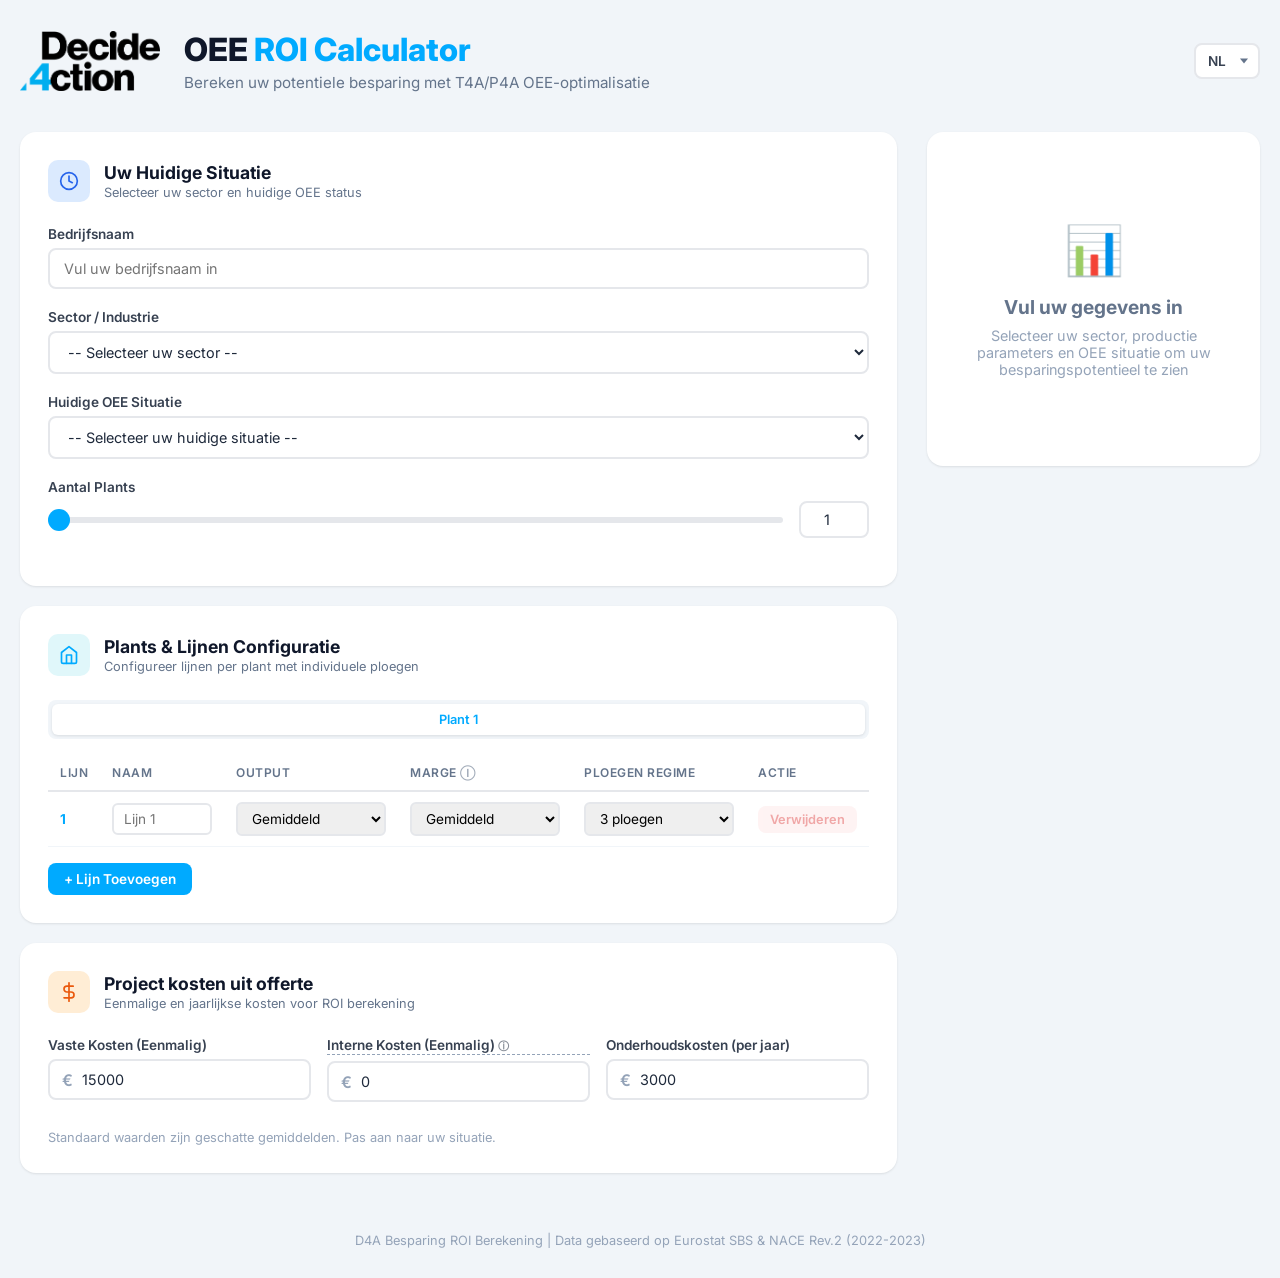
==== index.html @ 29da1953 "Add line names, internal costs, and custom output/margin input - Add Name column to lines table for " ====
<!DOCTYPE html>
<html lang="nl">
<head>
    <meta charset="UTF-8">
    <meta name="viewport" content="width=device-width, initial-scale=1.0">
    <title>OEE ROI Calculator - D4A Besparing Berekening</title>
    <link rel="preconnect" href="https://fonts.googleapis.com">
    <link rel="preconnect" href="https://fonts.gstatic.com" crossorigin>
    <link href="https://fonts.googleapis.com/css2?family=Inter:wght@400;500;600;700;800&display=swap" rel="stylesheet">
    <link rel="stylesheet" href="style.css">
</head>
<body>
    <div class="container">
        <header class="header">
            <div class="header-left">
                <img src="logo.png" alt="Decide4Action" class="logo">
                <div class="header-title">
                    <h1>OEE <span>ROI Calculator</span></h1>
                    <p class="subtitle" data-i18n="subtitle">Bereken uw potentiele besparing met T4A/P4A OEE-optimalisatie</p>
                </div>
            </div>
            <div class="header-right">
                <div class="lang-switcher">
                    <select id="langSelect" onchange="setLanguage(this.value)">
                        <option value="nl">NL</option>
                        <option value="en">EN</option>
                    </select>
                </div>
                <button class="btn btn-export" onclick="exportPDF()" id="exportBtn" style="display: none;">
                    <svg width="18" height="18" viewBox="0 0 24 24" fill="none" stroke="currentColor" stroke-width="2" stroke-linecap="round" stroke-linejoin="round"><path d="M21 15v4a2 2 0 0 1-2 2H5a2 2 0 0 1-2-2v-4"/><polyline points="7 10 12 15 17 10"/><line x1="12" y1="15" x2="12" y2="3"/></svg>
                    <span data-i18n="exportPdf">Export PDF</span>
                </button>
            </div>
        </header>

        <div class="main-layout">
            <!-- Input Column -->
            <div class="input-column">
                <div class="card">
                    <div class="card-header">
                        <div class="card-icon blue">
                            <svg width="20" height="20" viewBox="0 0 24 24" fill="none" stroke="currentColor" stroke-width="2" stroke-linecap="round" stroke-linejoin="round"><circle cx="12" cy="12" r="10"/><path d="M12 6v6l4 2"/></svg>
                        </div>
                        <div>
                            <h2 data-i18n="cardCurrentTitle">Uw Huidige Situatie</h2>
                            <p class="card-subtitle" data-i18n="cardCurrentSubtitle">Selecteer uw sector en huidige OEE status</p>
                        </div>
                    </div>

                    <div class="form-group">
                        <label for="companyName" data-i18n="companyNameLabel">Bedrijfsnaam</label>
                        <input type="text" id="companyName" data-i18n-placeholder="companyNamePlaceholder" placeholder="Vul uw bedrijfsnaam in">
                    </div>

                    <div class="form-group">
                        <label for="sector" data-i18n="sectorLabel">Sector / Industrie</label>
                        <div class="select-wrapper" id="sectorWrapper">
                            <input type="text" class="select-search" id="sectorSearch" data-i18n-placeholder="sectorSearchPlaceholder" placeholder="Zoek sector...">
                            <select id="sector" onchange="onSectorChange()">
                                <option value="" data-i18n="sectorDefault">-- Selecteer uw sector --</option>
                                <option value="farmaceutische">Farmaceutische</option>
                                <option value="food">Food</option>
                                <option value="bottlers">Bottlers</option>
                                <option value="textiel">Textiel</option>
                                <option value="hout">Hout</option>
                                <option value="papier">Papier</option>
                                <option value="chemie">Chemie</option>
                                <option value="kunststof">Kunststof</option>
                                <option value="metaal">Metaal</option>
                                <option value="machinebouw">Machinebouw</option>
                                <option value="autoentransport">Auto & Transport</option>
                                <option value="electronica">Electronica</option>
                                <option value="olieenrafinaderij" data-i18n="sectorOil">Olie & Raffinaderij</option>
                            </select>
                            <div class="select-dropdown" id="sectorDropdown"></div>
                        </div>
                    </div>

                    <div class="form-group">
                        <label for="currentSituation" data-i18n="currentSituationLabel">Huidige OEE Situatie</label>
                        <select id="currentSituation" onchange="calculate()">
                            <option value="" data-i18n="situationDefault">-- Selecteer uw huidige situatie --</option>
                            <option value="noOEE" data-i18n="situationNoOEE">Nieuwe klant - Geen OEE registratie (naar T4A/P4A)</option>
                            <option value="blueUpgrade" data-i18n="situationBlue">OEE Blue upgrade (naar T4A/P4A)</option>
                        </select>
                    </div>

                    <div class="form-group">
                        <label for="numPlants" data-i18n="numPlantsLabel">Aantal Plants</label>
                        <div class="slider-input">
                            <input type="range" id="numPlantsSlider" min="1" max="10" value="1" oninput="syncPlantSlider(this.value)">
                            <input type="number" id="numPlants" min="1" max="10" value="1" onchange="updatePlantTabs()" oninput="updatePlantTabs()">
                        </div>
                    </div>
                </div>

                <!-- Plants & Lines Configuration Card -->
                <div class="card" id="plantsCard">
                    <div class="card-header">
                        <div class="card-icon cyan">
                            <svg width="20" height="20" viewBox="0 0 24 24" fill="none" stroke="currentColor" stroke-width="2" stroke-linecap="round" stroke-linejoin="round"><path d="M3 9l9-7 9 7v11a2 2 0 0 1-2 2H5a2 2 0 0 1-2-2z"/><polyline points="9 22 9 12 15 12 15 22"/></svg>
                        </div>
                        <div>
                            <h2 data-i18n="cardPlantsTitle">Plants & Lijnen Configuratie</h2>
                            <p class="card-subtitle" data-i18n="cardPlantsSubtitle">Configureer lijnen per plant met individuele ploegen</p>
                        </div>
                    </div>

                    <div class="plant-tabs" id="plantTabs"></div>
                    <div id="plantContents"></div>

                    <div id="productionSummary" style="display: none;">
                        <div class="computed-value">
                            <span class="computed-label" data-i18n="addedValueLabel">Toegevoegde waarde per uur:</span>
                            <span class="computed-number" id="addedValueCalc">-</span>
                        </div>
                        <p class="info-text" data-i18n="benchmarkInfoText">Waarden zijn industrie-typische benchmarkbereiken, gebaseerd op productielijn capaciteiten en gemiddelde contributiemarges in vergelijkbare productieomgevingen.</p>
                    </div>
                </div>

                <div class="card">
                    <div class="card-header">
                        <div class="card-icon orange">
                            <svg width="20" height="20" viewBox="0 0 24 24" fill="none" stroke="currentColor" stroke-width="2" stroke-linecap="round" stroke-linejoin="round"><line x1="12" y1="1" x2="12" y2="23"/><path d="M17 5H9.5a3.5 3.5 0 0 0 0 7h5a3.5 3.5 0 0 1 0 7H6"/></svg>
                        </div>
                        <div>
                            <h2 data-i18n="cardCostsTitle">Project kosten uit offerte</h2>
                            <p class="card-subtitle" data-i18n="cardCostsSubtitle">Eenmalige en jaarlijkse kosten voor ROI berekening</p>
                        </div>
                    </div>

                    <div class="form-row form-row-3">
                        <div class="form-group">
                            <label for="fixedFee" data-i18n="fixedFeeLabel">Vaste Kosten (Eenmalig)</label>
                            <div class="currency-input">
                                <input type="number" id="fixedFee" min="0" value="15000" onchange="calculate()" oninput="calculate()" data-i18n-placeholder="fixedFeePlaceholder" placeholder="Bijv. 15.000">
                            </div>
                        </div>
                        <div class="form-group">
                            <label for="internalCost" class="th-tooltip"><span data-i18n="internalCostLabel">Interne Kosten (Eenmalig)</span> <span style="font-size:0.7rem; opacity:0.6;">&#9432;</span><div class="tooltip-text"><span class="tooltip-title" data-i18n="internalCostTooltipTitle">Interne kosten zijn:</span> <span data-i18n="internalCostTooltipBody">implementatie-uren, trainingsuren, IT hardware, IT software.</span></div></label>
                            <div class="currency-input">
                                <input type="number" id="internalCost" min="0" value="0" onchange="calculate()" oninput="calculate()" data-i18n-placeholder="internalCostPlaceholder" placeholder="Bijv. 5.000">
                            </div>
                        </div>
                        <div class="form-group">
                            <label for="variableCost" data-i18n="variableCostLabel">Onderhoudskosten (per jaar)</label>
                            <div class="currency-input">
                                <input type="number" id="variableCost" min="0" value="3000" onchange="calculate()" oninput="calculate()" data-i18n-placeholder="variableCostPlaceholder" placeholder="Bijv. 3.000">
                            </div>
                        </div>
                    </div>
                    <p style="font-size: 0.8rem; color: #94a3b8; margin-top: 8px;" data-i18n="costsInfoText">Standaard waarden zijn geschatte gemiddelden. Pas aan naar uw situatie.</p>
                </div>
            </div>

            <!-- Results Column -->
            <div class="results-column">
                <!-- Placeholder when no data -->
                <div class="card" id="placeholderCard">
                    <div class="results-placeholder">
                        <div class="results-placeholder-icon">&#x1F4CA;</div>
                        <h3 data-i18n="placeholderTitle">Vul uw gegevens in</h3>
                        <p data-i18n="placeholderText">Selecteer uw sector, productie parameters en OEE situatie om uw besparingspotentieel te zien</p>
                    </div>
                </div>

                <!-- Scenario Results Card -->
                <div class="card" id="scenarioCard" style="display: none;">
                    <div class="card-header">
                        <div class="card-icon green">
                            <svg width="20" height="20" viewBox="0 0 24 24" fill="none" stroke="currentColor" stroke-width="2" stroke-linecap="round" stroke-linejoin="round"><path d="M12 20V10"/><path d="M18 20V4"/><path d="M6 20v-4"/></svg>
                        </div>
                        <div>
                            <h2 data-i18n="cardSavingsTitle">Besparingspotentieel</h2>
                            <p class="card-subtitle" id="savingsSubtitle"><span id="totalLinesDisplay">0</span> <span data-i18n="linesAcross">lijnen over</span> <span id="totalPlantsDisplay">0</span> plants</p>
                        </div>
                    </div>

                    <div class="scenario-grid">
                        <div class="scenario-card" data-scenario="conservative" onclick="selectScenario('conservative')">
                            <div class="scenario-label" data-i18n="conservative">Conservatief</div>
                            <div class="scenario-annual" id="conservativeAnnual">-</div>
                            <div class="scenario-annual-label" data-i18n="perYear">per jaar</div>
                            <div class="scenario-divider"></div>
                            <div class="scenario-three-year" id="conservativeThreeYear">-</div>
                            <div class="scenario-three-year-label" data-i18n="overThreeYears">over 3 jaar</div>
                            <div class="scenario-divider"></div>
                            <div class="scenario-oee" id="conservativeOEE">-</div>
                            <div class="scenario-oee-label" data-i18n="oeeImprovement">OEE verbetering</div>
                        </div>

                        <div class="scenario-card selected" data-scenario="expected" onclick="selectScenario('expected')">
                            <div class="scenario-badge" data-i18n="expected">Verwacht</div>
                            <div class="scenario-annual" id="expectedAnnual">-</div>
                            <div class="scenario-annual-label" data-i18n="perYear">per jaar</div>
                            <div class="scenario-divider"></div>
                            <div class="scenario-three-year" id="expectedThreeYear">-</div>
                            <div class="scenario-three-year-label" data-i18n="overThreeYears">over 3 jaar</div>
                            <div class="scenario-divider"></div>
                            <div class="scenario-oee" id="expectedOEE">-</div>
                            <div class="scenario-oee-label" data-i18n="oeeImprovement">OEE verbetering</div>
                        </div>

                        <div class="scenario-card" data-scenario="optimistic" onclick="selectScenario('optimistic')">
                            <div class="scenario-label" data-i18n="optimistic">Optimistisch</div>
                            <div class="scenario-annual" id="optimisticAnnual">-</div>
                            <div class="scenario-annual-label" data-i18n="perYear">per jaar</div>
                            <div class="scenario-divider"></div>
                            <div class="scenario-three-year" id="optimisticThreeYear">-</div>
                            <div class="scenario-three-year-label" data-i18n="overThreeYears">over 3 jaar</div>
                            <div class="scenario-divider"></div>
                            <div class="scenario-oee" id="optimisticOEE">-</div>
                            <div class="scenario-oee-label" data-i18n="oeeImprovement">OEE verbetering</div>
                        </div>
                    </div>
                </div>

                <!-- Sector & Production Details Card -->
                <div class="card" id="sectorCard" style="display: none;">
                    <div class="card-header">
                        <div class="card-icon blue">
                            <svg width="20" height="20" viewBox="0 0 24 24" fill="none" stroke="currentColor" stroke-width="2" stroke-linecap="round" stroke-linejoin="round"><path d="M21 16V8a2 2 0 0 0-1-1.73l-7-4a2 2 0 0 0-2 0l-7 4A2 2 0 0 0 3 8v8a2 2 0 0 0 1 1.73l7 4a2 2 0 0 0 2 0l7-4A2 2 0 0 0 21 16z"/></svg>
                        </div>
                        <div>
                            <h2 data-i18n="cardSectorTitle">Sector & Productie Gegevens</h2>
                            <p class="card-subtitle" id="sectorNameDisplay">-</p>
                        </div>
                    </div>

                    <div class="sector-info-grid">
                        <div class="sector-info-item">
                            <div class="sector-info-value" id="addedValueDisplay">-</div>
                            <div class="sector-info-label" data-i18n="valuePerHour">Waarde / Uur</div>
                        </div>
                        <div class="sector-info-item">
                            <div class="sector-info-value" id="oeeStartDisplay">-</div>
                            <div class="sector-info-label" data-i18n="startOee">Start OEE</div>
                        </div>
                        <div class="sector-info-item">
                            <div class="sector-info-value" id="oeeImprovementDisplay">-</div>
                            <div class="sector-info-label" data-i18n="expectedImprovement">Verwachte Verbetering</div>
                        </div>
                    </div>

                    <div class="value-bar-container">
                        <div class="value-bar-title" data-i18n="oeePotentialComparison">OEE Potentieel Vergelijking</div>
                        <div class="value-bar-wrapper">
                            <div class="value-bar-item">
                                <span class="value-bar-label" data-i18n="current">Huidige</span>
                                <div class="value-bar-track">
                                    <div class="value-bar-fill current" id="currentBar" style="width: 65%;">65%</div>
                                </div>
                            </div>
                            <div class="value-bar-item">
                                <span class="value-bar-label" data-i18n="withT4A">Met T4A/P4A</span>
                                <div class="value-bar-track">
                                    <div class="value-bar-fill potential" id="potentialBar" style="width: 85%;">85%</div>
                                    <span class="value-bar-gap" id="gapLabel">+20%</span>
                                </div>
                            </div>
                        </div>
                    </div>
                </div>

                <!-- Break-even Card -->
                <div class="card" id="breakEvenCard" style="display: none;">
                    <div class="break-even-header">
                        <div>
                            <div class="card-header" style="margin-bottom: 0;">
                                <div class="card-icon green">
                                    <svg width="20" height="20" viewBox="0 0 24 24" fill="none" stroke="currentColor" stroke-width="2" stroke-linecap="round" stroke-linejoin="round"><polyline points="22 12 18 12 15 21 9 3 6 12 2 12"/></svg>
                                </div>
                                <div>
                                    <h2 data-i18n="cardBreakEvenTitle">Break-even Analyse</h2>
                                </div>
                            </div>
                        </div>
                        <div class="break-even-result-badge" id="breakEvenBadge">
                            <span class="icon">&#x2713;</span>
                            <span class="text">Break-even: <span class="value" id="breakEvenYear">-</span></span>
                        </div>
                    </div>

                    <div class="graph-container">
                        <canvas id="breakEvenCanvas"></canvas>
                    </div>

                    <div class="legend">
                        <div class="legend-item">
                            <div class="legend-color benefit"></div>
                            <span data-i18n="cumulativeBenefit">Cumulatief Voordeel</span>
                        </div>
                        <div class="legend-item">
                            <div class="legend-color cost"></div>
                            <span data-i18n="cumulativeCosts">Cumulatieve Kosten</span>
                        </div>
                    </div>
                    <div class="break-even-note">Gebaseerd op het verwachte scenario</div>
                </div>
            </div>
        </div>

        <footer>
            <p data-i18n="footer">D4A Besparing ROI Berekening | Data gebaseerd op Eurostat SBS & NACE Rev.2 (2022-2023)</p>
        </footer>
    </div>

    <script src="script.js"></script>
</body>
</html>
---- style.css ----
* {
    margin: 0;
    padding: 0;
    box-sizing: border-box;
}

body {
    font-family: 'Inter', -apple-system, BlinkMacSystemFont, 'Segoe UI', Roboto, sans-serif;
    background: #f1f5f9;
    min-height: 100vh;
    padding: 30px 20px;
    color: #1e293b;
}

.container {
    max-width: 1400px;
    margin: 0 auto;
}

/* Header */
.header {
    display: flex;
    align-items: center;
    justify-content: space-between;
    margin-bottom: 40px;
}

.header-left {
    display: flex;
    align-items: center;
    gap: 24px;
}

.logo {
    height: 60px;
    width: auto;
}

.header-title {
    text-align: left;
}

.header h1 {
    font-size: 2rem;
    font-weight: 800;
    color: #0f172a;
    margin-bottom: 4px;
}

.header h1 span {
    color: #00AAFF;
}

.subtitle {
    color: #64748b;
    font-size: 0.95rem;
}

/* Header Right Controls */
.header-right {
    display: flex;
    align-items: center;
    gap: 12px;
}

/* Language Switcher */
.lang-switcher {
    position: relative;
    display: inline-flex;
    align-items: center;
}

.lang-switcher select {
    appearance: none;
    -webkit-appearance: none;
    background: #fff;
    border: 2px solid #e5e7eb;
    border-radius: 8px;
    padding: 8px 32px 8px 12px;
    font-family: inherit;
    font-size: 0.85rem;
    font-weight: 600;
    color: #374151;
    cursor: pointer;
    transition: border-color 0.2s;
}

.lang-switcher select:hover {
    border-color: #00AAFF;
}

.lang-switcher select:focus {
    outline: none;
    border-color: #00AAFF;
}

.lang-switcher::after {
    content: '';
    position: absolute;
    right: 12px;
    top: 50%;
    transform: translateY(-50%);
    width: 0;
    height: 0;
    border-left: 4px solid transparent;
    border-right: 4px solid transparent;
    border-top: 5px solid #64748b;
    pointer-events: none;
}

/* Buttons */
.btn {
    display: inline-flex;
    align-items: center;
    gap: 8px;
    padding: 10px 20px;
    border-radius: 8px;
    font-weight: 600;
    font-size: 0.9rem;
    cursor: pointer;
    border: none;
    transition: all 0.2s;
    font-family: inherit;
}

.btn-export {
    background: #0f172a;
    color: #fff;
}

.btn-export:hover {
    background: #1e293b;
}

.btn-primary {
    background: #00AAFF;
    color: #fff;
    padding: 8px 16px;
    font-size: 0.85rem;
}

.btn-primary:hover {
    background: #0090dd;
}

.btn-remove {
    background: #fee2e2;
    color: #dc2626;
    padding: 6px 12px;
    font-size: 0.8rem;
}

.btn-remove:hover {
    background: #fecaca;
}

.btn-remove:disabled {
    opacity: 0.4;
    cursor: not-allowed;
}

/* Main Layout */
.main-layout {
    display: grid;
    grid-template-columns: 1fr 1.2fr;
    gap: 30px;
    align-items: start;
}

/* Cards */
.card {
    background: #ffffff;
    border-radius: 16px;
    padding: 28px;
    box-shadow: 0 1px 3px rgba(0,0,0,0.06), 0 1px 2px rgba(0,0,0,0.04);
    margin-bottom: 20px;
}

.card-header {
    display: flex;
    align-items: center;
    gap: 14px;
    margin-bottom: 24px;
}

.card-icon {
    width: 42px;
    height: 42px;
    border-radius: 10px;
    display: flex;
    align-items: center;
    justify-content: center;
    flex-shrink: 0;
}

.card-icon.blue {
    background: #dbeafe;
    color: #2563eb;
}

.card-icon.cyan {
    background: #e0f7fa;
    color: #00AAFF;
}

.card-icon.green {
    background: #dcfce7;
    color: #16a34a;
}

.card-icon.orange {
    background: #ffedd5;
    color: #ea580c;
}

.card-header h2 {
    font-size: 1.1rem;
    font-weight: 700;
    color: #0f172a;
}

.card-subtitle {
    font-size: 0.8rem;
    color: #64748b;
    margin-top: 2px;
}

/* Form Elements */
.form-group {
    margin-bottom: 20px;
}

.form-group label {
    display: block;
    font-size: 0.85rem;
    font-weight: 600;
    color: #374151;
    margin-bottom: 6px;
}

.form-group input[type="text"],
.form-group input[type="number"],
.form-group select {
    width: 100%;
    padding: 10px 14px;
    border: 2px solid #e5e7eb;
    border-radius: 8px;
    font-size: 0.9rem;
    font-family: inherit;
    color: #1e293b;
    background: #fff;
    transition: border-color 0.2s;
}

.form-group input:focus,
.form-group select:focus {
    outline: none;
    border-color: #00AAFF;
}

.form-row {
    display: grid;
    grid-template-columns: 1fr 1fr;
    gap: 16px;
}

.form-row-3 {
    grid-template-columns: 1fr 1fr 1fr;
}

.currency-input {
    position: relative;
}

.currency-input::before {
    content: '\20AC';
    position: absolute;
    left: 14px;
    top: 50%;
    transform: translateY(-50%);
    color: #94a3b8;
    font-weight: 600;
}

.currency-input input {
    padding-left: 32px !important;
}

/* Slider Input */
.slider-input {
    display: flex;
    align-items: center;
    gap: 16px;
}

.slider-input input[type="range"] {
    flex: 1;
    height: 6px;
    -webkit-appearance: none;
    appearance: none;
    background: #e5e7eb;
    border-radius: 3px;
    outline: none;
}

.slider-input input[type="range"]::-webkit-slider-thumb {
    -webkit-appearance: none;
    appearance: none;
    width: 22px;
    height: 22px;
    border-radius: 50%;
    background: #00AAFF;
    cursor: pointer;
}

.slider-input input[type="number"] {
    width: 70px;
    text-align: center;
    padding: 8px;
    border: 2px solid #e5e7eb;
    border-radius: 8px;
    font-size: 0.9rem;
    font-family: inherit;
}

/* Searchable Select */
.select-wrapper {
    position: relative;
}

.select-wrapper .select-search {
    position: absolute;
    top: 0;
    left: 0;
    width: 100%;
    padding: 10px 14px;
    border: 2px solid #00AAFF;
    border-radius: 8px;
    font-size: 0.9rem;
    font-family: inherit;
    background: #fff;
    z-index: 3;
    display: none;
}

.select-wrapper.searching .select-search {
    display: block;
}

.select-wrapper .select-dropdown {
    display: none;
    position: absolute;
    top: 100%;
    left: 0;
    right: 0;
    background: #fff;
    border: 2px solid #e5e7eb;
    border-radius: 8px;
    max-height: 200px;
    overflow-y: auto;
    z-index: 10;
    margin-top: 4px;
    box-shadow: 0 4px 12px rgba(0,0,0,0.1);
}

.select-wrapper.open .select-dropdown {
    display: block;
}

.select-option {
    padding: 10px 14px;
    cursor: pointer;
    font-size: 0.9rem;
    transition: background 0.15s;
}

.select-option:hover {
    background: #f0f9ff;
}

.select-option.hidden {
    display: none;
}

/* Plant Tabs */
.plant-tabs {
    display: flex;
    gap: 4px;
    margin-bottom: 16px;
    background: #f1f5f9;
    border-radius: 8px;
    padding: 4px;
}

.plant-tab {
    flex: 1;
    text-align: center;
    padding: 8px 12px;
    border-radius: 6px;
    font-size: 0.8rem;
    font-weight: 600;
    cursor: pointer;
    color: #64748b;
    transition: all 0.2s;
}

.plant-tab.active {
    background: #fff;
    color: #00AAFF;
    box-shadow: 0 1px 3px rgba(0,0,0,0.1);
}

.plant-content {
    display: none;
}

.plant-content.active {
    display: block;
}

/* Lines Table */
.lines-table {
    width: 100%;
    border-collapse: collapse;
    margin-bottom: 16px;
}

.lines-table th {
    text-align: left;
    padding: 10px 12px;
    font-size: 0.75rem;
    font-weight: 600;
    text-transform: uppercase;
    letter-spacing: 0.5px;
    color: #64748b;
    border-bottom: 2px solid #e5e7eb;
}

.lines-table td {
    padding: 10px 12px;
    font-size: 0.85rem;
    border-bottom: 1px solid #f1f5f9;
}

.lines-table select {
    padding: 6px 10px;
    border: 2px solid #e5e7eb;
    border-radius: 6px;
    font-family: inherit;
    font-size: 0.85rem;
    width: 100%;
    min-width: 150px;
}

.line-number {
    font-weight: 700;
    color: #00AAFF;
}

.line-name-input {
    padding: 6px 10px;
    border: 2px solid #e5e7eb;
    border-radius: 6px;
    font-family: inherit;
    font-size: 0.85rem;
    width: 100%;
    min-width: 100px;
    transition: border-color 0.2s;
}

.line-name-input:focus {
    outline: none;
    border-color: #00AAFF;
}

.custom-value-input {
    margin-top: 6px;
    padding: 6px 10px;
    border: 2px solid #00AAFF;
    border-radius: 6px;
    font-family: inherit;
    font-size: 0.85rem;
    width: 100%;
    background: #f0f9ff;
}

.custom-value-input:focus {
    outline: none;
    border-color: #0090dd;
}

/* Computed Value Display */
.computed-value {
    display: flex;
    justify-content: space-between;
    align-items: center;
    padding: 14px 18px;
    background: linear-gradient(135deg, #f0f9ff 0%, #e0f2fe 100%);
    border: 1px solid #bae6fd;
    border-radius: 10px;
    margin-top: 4px;
}

.computed-label {
    font-size: 0.85rem;
    font-weight: 600;
    color: #0369a1;
}

.computed-number {
    font-size: 1.2rem;
    font-weight: 800;
    color: #0284c7;
}

.info-text {
    font-size: 0.78rem;
    color: #94a3b8;
    margin-top: 12px;
    line-height: 1.5;
}

.benchmark-note {
    font-weight: 400;
    color: #94a3b8;
    font-size: 0.75rem;
}

/* Results Placeholder */
.results-placeholder {
    text-align: center;
    padding: 60px 20px;
    color: #94a3b8;
}

.results-placeholder-icon {
    font-size: 3rem;
    margin-bottom: 16px;
}

.results-placeholder h3 {
    font-size: 1.2rem;
    font-weight: 700;
    color: #64748b;
    margin-bottom: 8px;
}

.results-placeholder p {
    font-size: 0.9rem;
}

/* Scenario Grid */
.scenario-grid {
    display: grid;
    grid-template-columns: 1fr 1.15fr 1fr;
    gap: 12px;
    margin-bottom: 20px;
}

.scenario-card {
    padding: 20px 14px;
    border-radius: 12px;
    text-align: center;
    border: 2px solid #e5e7eb;
    background: #fff;
    transition: all 0.3s;
    cursor: pointer;
}

.scenario-card:hover {
    border-color: #93c5fd;
    background: #f8fafc;
}

.scenario-card.selected {
    border-color: #00AAFF;
    background: linear-gradient(135deg, #f0f9ff 0%, #e0f2fe 100%);
    transform: scale(1.03);
    box-shadow: 0 4px 12px rgba(0,170,255,0.15);
}

.scenario-label {
    font-size: 0.72rem;
    font-weight: 700;
    text-transform: uppercase;
    letter-spacing: 0.5px;
    color: #94a3b8;
    margin-bottom: 10px;
}

.scenario-card.selected .scenario-label {
    color: #00AAFF;
}

.scenario-badge {
    display: inline-block;
    padding: 2px 10px;
    background: #00AAFF;
    color: #fff;
    font-size: 0.65rem;
    font-weight: 700;
    text-transform: uppercase;
    letter-spacing: 0.5px;
    border-radius: 50px;
    margin-bottom: 8px;
}

.scenario-annual {
    font-size: 1.5rem;
    font-weight: 800;
    color: #0f172a;
}

.scenario-card.selected .scenario-annual {
    color: #0284c7;
    font-size: 1.7rem;
}

.scenario-annual-label {
    font-size: 0.72rem;
    color: #94a3b8;
    margin-bottom: 12px;
}

.scenario-divider {
    height: 1px;
    background: #e5e7eb;
    margin: 10px auto;
    width: 60%;
}

.scenario-card.selected .scenario-divider {
    background: #bae6fd;
}

.scenario-three-year {
    font-size: 1.1rem;
    font-weight: 700;
    color: #374151;
}

.scenario-card.selected .scenario-three-year {
    color: #0369a1;
}

.scenario-three-year-label {
    font-size: 0.7rem;
    color: #94a3b8;
    margin-bottom: 10px;
}

.scenario-oee {
    font-size: 0.95rem;
    font-weight: 700;
    color: #16a34a;
}

.scenario-oee-label {
    font-size: 0.65rem;
    color: #94a3b8;
    margin-top: 2px;
}

/* Sector Info Grid */
.sector-info-grid {
    display: grid;
    grid-template-columns: repeat(3, 1fr);
    gap: 12px;
}

.sector-info-item {
    text-align: center;
    padding: 14px;
    background: #f8fafc;
    border-radius: 10px;
}

.sector-info-value {
    font-size: 1.3rem;
    font-weight: 700;
    color: #0f172a;
}

.sector-info-label {
    font-size: 0.72rem;
    color: #64748b;
    margin-top: 4px;
    text-transform: uppercase;
    letter-spacing: 0.3px;
}

/* Value Bar Chart */
.value-bar-container {
    margin-top: 20px;
    padding: 18px;
    background: #f8fafc;
    border-radius: 12px;
}

.value-bar-title {
    font-size: 0.82rem;
    font-weight: 600;
    color: #374151;
    margin-bottom: 14px;
}

.value-bar-wrapper {
    display: flex;
    flex-direction: column;
    gap: 10px;
}

.value-bar-item {
    display: flex;
    align-items: center;
    gap: 12px;
}

.value-bar-label {
    width: 90px;
    font-size: 0.78rem;
    color: #64748b;
    text-align: right;
}

.value-bar-track {
    flex: 1;
    height: 26px;
    background: #e5e7eb;
    border-radius: 6px;
    overflow: hidden;
    position: relative;
}

.value-bar-fill {
    height: 100%;
    border-radius: 6px;
    display: flex;
    align-items: center;
    padding-right: 10px;
    justify-content: flex-end;
    font-size: 0.78rem;
    font-weight: 600;
    color: #ffffff;
    transition: width 0.5s ease;
}

.value-bar-fill.current {
    background: #94a3b8;
}

.value-bar-fill.potential {
    background: linear-gradient(90deg, #10b981, #34d399);
}

.value-bar-gap {
    position: absolute;
    right: 8px;
    top: 50%;
    transform: translateY(-50%);
    font-size: 0.72rem;
    color: #059669;
    font-weight: 600;
}

/* Break-even Section */
.break-even-header {
    display: flex;
    justify-content: space-between;
    align-items: center;
    margin-bottom: 20px;
}

.break-even-result-badge {
    display: inline-flex;
    align-items: center;
    gap: 8px;
    padding: 10px 18px;
    background: linear-gradient(135deg, #ecfdf5 0%, #d1fae5 100%);
    border: 1px solid #a7f3d0;
    border-radius: 50px;
}

.break-even-result-badge .icon {
    font-size: 1.1rem;
}

.break-even-result-badge .text {
    font-size: 0.9rem;
    color: #064e3b;
}

.break-even-result-badge .value {
    font-weight: 700;
    color: #047857;
}

.break-even-result-badge.warning {
    background: linear-gradient(135deg, #fef3c7 0%, #fde68a 100%);
    border-color: #fcd34d;
}

.break-even-result-badge.warning .text,
.break-even-result-badge.warning .value {
    color: #92400e;
}

.break-even-result-badge.error {
    background: linear-gradient(135deg, #fef2f2 0%, #fecaca 100%);
    border-color: #fca5a5;
}

.break-even-result-badge.error .text,
.break-even-result-badge.error .value {
    color: #991b1b;
}

.graph-container {
    position: relative;
    width: 100%;
    height: 300px;
    margin-bottom: 16px;
}

#breakEvenCanvas {
    width: 100%;
    height: 100%;
    background: #f8fafc;
    border-radius: 12px;
}

.legend {
    display: flex;
    justify-content: center;
    gap: 24px;
}

.legend-item {
    display: flex;
    align-items: center;
    gap: 8px;
    color: #64748b;
    font-size: 0.85rem;
}

.legend-color {
    width: 24px;
    height: 4px;
    border-radius: 2px;
}

.legend-color.benefit {
    background: #10b981;
}

.legend-color.cost {
    background: #ef4444;
}

.break-even-note {
    text-align: center;
    font-size: 0.75rem;
    color: #94a3b8;
    margin-top: 8px;
    font-style: italic;
}

/* Tooltip */
.th-tooltip {
    position: relative;
    cursor: help;
    border-bottom: 1px dashed #94a3b8;
}

.th-tooltip .tooltip-text {
    visibility: hidden;
    opacity: 0;
    position: absolute;
    top: calc(100% + 8px);
    left: 0;
    width: 320px;
    background: #0f172a;
    color: #f1f5f9;
    font-size: 0.78rem;
    font-weight: 400;
    text-transform: none;
    letter-spacing: normal;
    line-height: 1.6;
    padding: 14px 16px;
    border-radius: 10px;
    box-shadow: 0 8px 24px rgba(0,0,0,0.2);
    z-index: 100;
    transition: opacity 0.2s, visibility 0.2s;
    pointer-events: none;
}

.th-tooltip .tooltip-text::before {
    content: '';
    position: absolute;
    bottom: 100%;
    left: 20px;
    border: 6px solid transparent;
    border-bottom-color: #0f172a;
}

.th-tooltip:hover .tooltip-text {
    visibility: visible;
    opacity: 1;
}

.tooltip-title {
    font-weight: 700;
    color: #00AAFF;
    display: block;
    margin-bottom: 6px;
}

/* Footer */
footer {
    text-align: center;
    margin-top: 40px;
    color: #94a3b8;
    font-size: 0.8rem;
}

/* Responsive */
@media (max-width: 1024px) {
    .main-layout {
        grid-template-columns: 1fr;
    }

    .results-column {
        order: -1;
    }
}

@media (max-width: 640px) {
    .header {
        flex-direction: column;
        align-items: flex-start;
        gap: 16px;
    }

    .header-left {
        flex-direction: column;
        align-items: flex-start;
        gap: 16px;
    }

    .header h1 {
        font-size: 1.6rem;
    }

    .header-right {
        width: 100%;
        justify-content: space-between;
    }

    .form-row,
    .form-row-3 {
        grid-template-columns: 1fr;
    }

    .scenario-grid {
        grid-template-columns: 1fr;
    }

    .scenario-card.selected {
        transform: none;
    }

    .sector-info-grid {
        grid-template-columns: 1fr;
    }

    .break-even-header {
        flex-direction: column;
        gap: 12px;
        align-items: flex-start;
    }
}
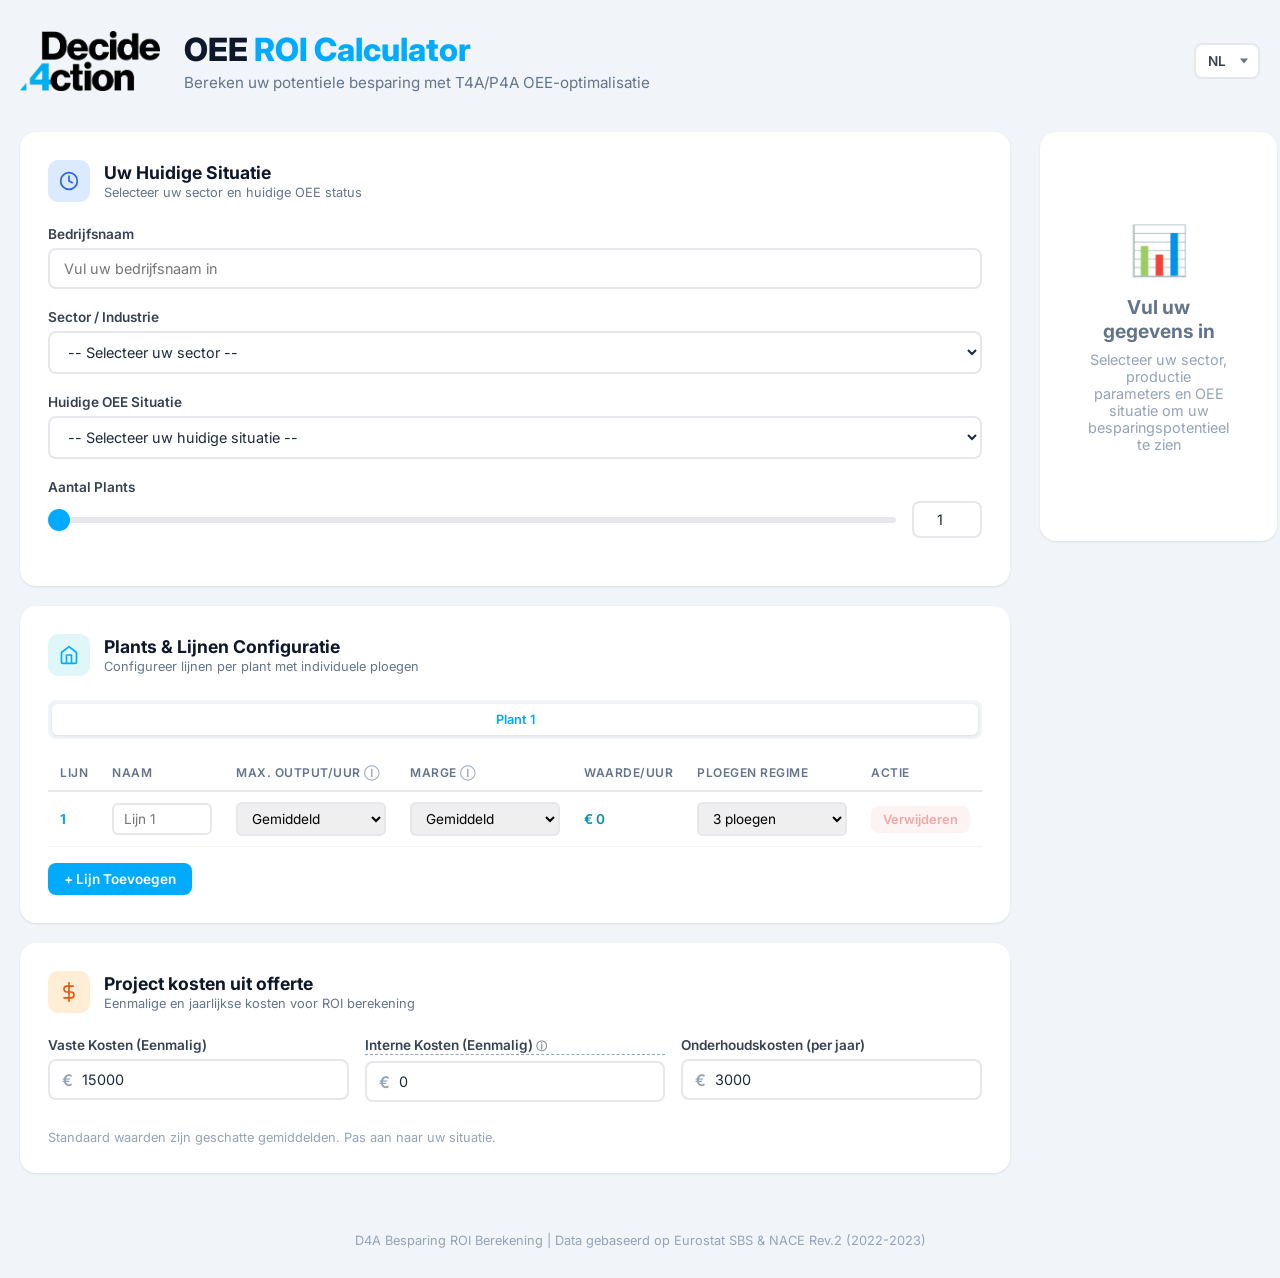
==== commit 8a2b0b7b: "Update output column with tooltip, move added value per hour to line rows - Rename Output column to " ====
--- a/index.html
+++ b/index.html
@@ -109,13 +109,6 @@
                     <div class="plant-tabs" id="plantTabs"></div>
                     <div id="plantContents"></div>
 
-                    <div id="productionSummary" style="display: none;">
-                        <div class="computed-value">
-                            <span class="computed-label" data-i18n="addedValueLabel">Toegevoegde waarde per uur:</span>
-                            <span class="computed-number" id="addedValueCalc">-</span>
-                        </div>
-                        <p class="info-text" data-i18n="benchmarkInfoText">Waarden zijn industrie-typische benchmarkbereiken, gebaseerd op productielijn capaciteiten en gemiddelde contributiemarges in vergelijkbare productieomgevingen.</p>
-                    </div>
                 </div>
 
                 <div class="card">
--- a/style.css
+++ b/style.css
@@ -440,6 +440,12 @@
     padding: 10px 12px;
     font-size: 0.85rem;
     border-bottom: 1px solid #f1f5f9;
+}
+
+.lines-table td.added-value-cell {
+    font-weight: 600;
+    color: #0891b2;
+    white-space: nowrap;
 }
 
 .lines-table select {
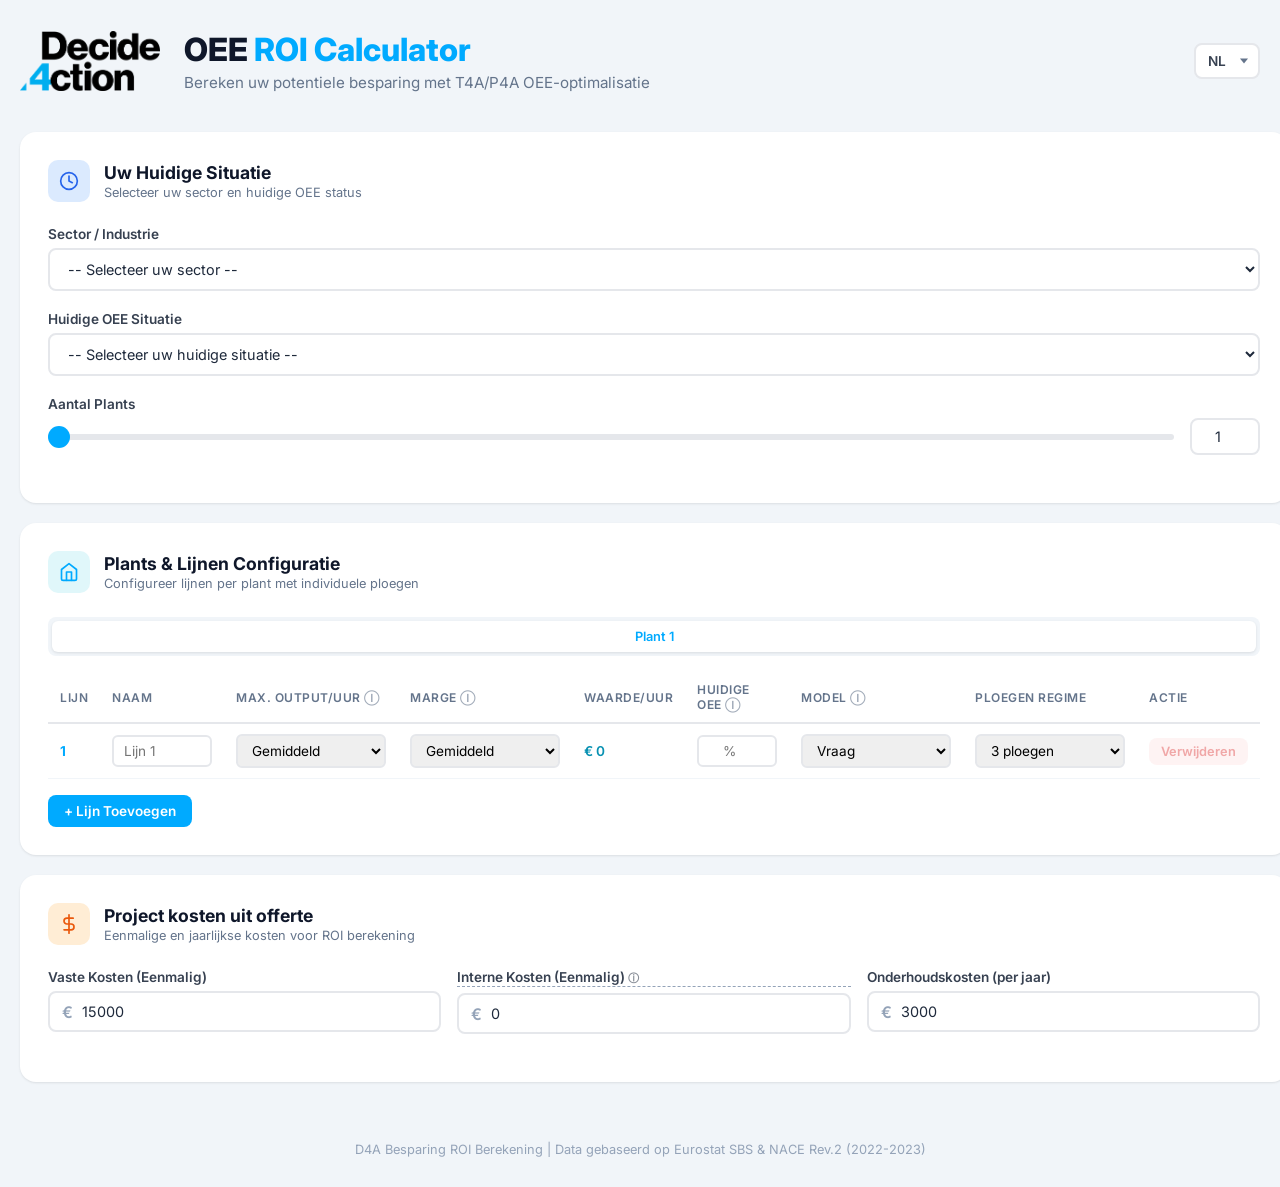
==== commit 661dd4fd: "Add per-line current OEE input, calculation breakdown, tooltips, remove company name field - Add edi" ====
--- a/index.html
+++ b/index.html
@@ -45,11 +45,6 @@
                             <h2 data-i18n="cardCurrentTitle">Uw Huidige Situatie</h2>
                             <p class="card-subtitle" data-i18n="cardCurrentSubtitle">Selecteer uw sector en huidige OEE status</p>
                         </div>
-                    </div>
-
-                    <div class="form-group">
-                        <label for="companyName" data-i18n="companyNameLabel">Bedrijfsnaam</label>
-                        <input type="text" id="companyName" data-i18n-placeholder="companyNamePlaceholder" placeholder="Vul uw bedrijfsnaam in">
                     </div>
 
                     <div class="form-group">
@@ -142,7 +137,6 @@
                             </div>
                         </div>
                     </div>
-                    <p style="font-size: 0.8rem; color: #94a3b8; margin-top: 8px;" data-i18n="costsInfoText">Standaard waarden zijn geschatte gemiddelden. Pas aan naar uw situatie.</p>
                 </div>
             </div>
 
@@ -163,10 +157,17 @@
                         <div class="card-icon green">
                             <svg width="20" height="20" viewBox="0 0 24 24" fill="none" stroke="currentColor" stroke-width="2" stroke-linecap="round" stroke-linejoin="round"><path d="M12 20V10"/><path d="M18 20V4"/><path d="M6 20v-4"/></svg>
                         </div>
-                        <div>
-                            <h2 data-i18n="cardSavingsTitle">Besparingspotentieel</h2>
+                        <div style="flex:1;">
+                            <h2 id="savingsTitle" class="savings-title-no-tooltip" style="border-bottom:none;">
+                                <span data-i18n="cardSavingsTitle">Besparingspotentieel</span>
+                                <span class="tooltip-text" style="width:360px;" data-i18n="savingPotentialTooltip">Dit besparingspotentieel is gebaseerd op de upgrade van OEE Blue naar T4A/P4A.</span>
+                            </h2>
                             <p class="card-subtitle" id="savingsSubtitle"><span id="totalLinesDisplay">0</span> <span data-i18n="linesAcross">lijnen over</span> <span id="totalPlantsDisplay">0</span> plants</p>
                         </div>
+                        <button class="btn-calc-info" onclick="openCalcModal()" title="Hoe berekenen wij dit?">
+                            <svg width="18" height="18" viewBox="0 0 24 24" fill="none" stroke="currentColor" stroke-width="2" stroke-linecap="round" stroke-linejoin="round"><circle cx="12" cy="12" r="10"/><path d="M9.09 9a3 3 0 0 1 5.83 1c0 2-3 3-3 3"/><line x1="12" y1="17" x2="12.01" y2="17"/></svg>
+                            <span data-i18n="calcInfoBtn">Berekening</span>
+                        </button>
                     </div>
 
                     <div class="scenario-grid">
@@ -208,6 +209,19 @@
                     </div>
                 </div>
 
+                <!-- Calculation Breakdown Card -->
+                <div class="card" id="calcBreakdownCard" style="display: none;">
+                    <div class="card-header">
+                        <div class="card-icon blue">
+                            <svg width="20" height="20" viewBox="0 0 24 24" fill="none" stroke="currentColor" stroke-width="2" stroke-linecap="round" stroke-linejoin="round"><rect x="4" y="2" width="16" height="20" rx="2" ry="2"/><line x1="8" y1="6" x2="16" y2="6"/><line x1="8" y1="10" x2="16" y2="10"/><line x1="8" y1="14" x2="12" y2="14"/></svg>
+                        </div>
+                        <div>
+                            <h2 data-i18n="calcBreakdownTitle">Berekeningsoverzicht</h2>
+                        </div>
+                    </div>
+                    <div id="calcBreakdownContent"></div>
+                </div>
+
                 <!-- Sector & Production Details Card -->
                 <div class="card" id="sectorCard" style="display: none;">
                     <div class="card-header">
@@ -221,9 +235,10 @@
                     </div>
 
                     <div class="sector-info-grid">
-                        <div class="sector-info-item">
+                        <div class="sector-info-item th-tooltip" style="border-bottom:none;">
                             <div class="sector-info-value" id="addedValueDisplay">-</div>
                             <div class="sector-info-label" data-i18n="valuePerHour">Waarde / Uur</div>
+                            <div class="tooltip-text tooltip-above"><span class="tooltip-title" data-i18n="valuePerHourTooltipTitle">Waarde per uur bij 100% OEE</span><span data-i18n="valuePerHourTooltipBody">Dit is de maximale toegevoegde waarde per uur, berekend alsof de lijn op 100% OEE draait (zonder verlies van beschikbaarheid, prestatie en kwaliteit).</span></div>
                         </div>
                         <div class="sector-info-item">
                             <div class="sector-info-value" id="oeeStartDisplay">-</div>
@@ -298,6 +313,46 @@
         </footer>
     </div>
 
+    <!-- Calculation Explanation Modal -->
+    <div class="calc-modal-overlay" id="calcModal" onclick="closeCalcModal(event)">
+        <div class="calc-modal">
+            <div class="calc-modal-header">
+                <h2 data-i18n="calcModalTitle">Hoe berekenen wij het besparingspotentieel?</h2>
+                <button class="calc-modal-close" onclick="closeCalcModal()">&times;</button>
+            </div>
+            <div class="calc-modal-body">
+                <div class="calc-section">
+                    <h3 data-i18n="calcStep1Title">1. Toegevoegde waarde per uur</h3>
+                    <div class="calc-formula" data-i18n="calcStep1Formula">Waarde per uur = Output per uur &times; Marge per eenheid</div>
+                    <p class="calc-desc" data-i18n="calcStep1Desc">De output en marge komen uit uw sector benchmarks of uw eigen ingevoerde waarden.</p>
+                </div>
+                <div class="calc-section">
+                    <h3 data-i18n="calcStep2Title">2. Jaarlijkse besparing (per lijn)</h3>
+                    <div class="calc-formula" data-i18n="calcStep2Formula">Jaarlijks = Waarde/uur &times; Huidige OEE &times; OEE verbetering &times; Werkuren &times; Kostenfactor</div>
+                    <p class="calc-desc" data-i18n="calcStep2Desc">Elk gewonnen uur wordt gewaardeerd tegen de huidige OEE &times; toegevoegde waarde per uur, omdat de lijn op het huidige OEE-niveau produceert. De werkuren worden bepaald door het ploegregime (2.000 tot 8.760 uur/jaar).</p>
+                </div>
+                <div class="calc-section">
+                    <h3 data-i18n="calcStep3Title">3. Berekeningsmodel</h3>
+                    <p class="calc-desc" data-i18n="calcStep3Desc"><strong>Vraagmodel:</strong> Onbeperkte vraag &mdash; extra OEE genereert extra omzet (factor = 1).<br><strong>Kostenmodel:</strong> Vast volume &mdash; OEE verbetering verlaagt kosten. Kostenfactor: conservatief 20%, verwacht 30%, optimistisch 40%.</p>
+                </div>
+                <div class="calc-section">
+                    <h3 data-i18n="calcStep4Title">4. Besparing over 3 jaar</h3>
+                    <p class="calc-desc" data-i18n="calcStep4Desc">De OEE verbetering wordt geleidelijk opgebouwd over 3 jaar:</p>
+                    <div class="calc-ramp">
+                        <div class="calc-ramp-row"><span class="calc-ramp-label" data-i18n="calcYear1">Jaar 1</span><div class="calc-ramp-bar" style="width:33%">1/3</div></div>
+                        <div class="calc-ramp-row"><span class="calc-ramp-label" data-i18n="calcYear2">Jaar 2</span><div class="calc-ramp-bar" style="width:67%">2/3</div></div>
+                        <div class="calc-ramp-row"><span class="calc-ramp-label" data-i18n="calcYear3">Jaar 3</span><div class="calc-ramp-bar" style="width:100%">3/3</div></div>
+                    </div>
+                    <div class="calc-formula" data-i18n="calcStep4Formula">Totaal 3 jaar = Jaarlijks &times; (1/3 + 2/3 + 1) = Jaarlijks &times; 2</div>
+                </div>
+                <div class="calc-section">
+                    <h3 data-i18n="calcStep5Title">5. Scenario's</h3>
+                    <p class="calc-desc" data-i18n="calcStep5Desc">Elk scenario (conservatief, verwacht, optimistisch) gebruikt een andere OEE verbetering percentage, gebaseerd op sectordata en historische resultaten.</p>
+                </div>
+            </div>
+        </div>
+    </div>
+
     <script src="script.js"></script>
 </body>
 </html>
--- a/style.css
+++ b/style.css
@@ -493,6 +493,81 @@
 .custom-value-input:focus {
     outline: none;
     border-color: #0090dd;
+}
+
+/* OEE Input */
+.oee-input {
+    padding: 6px 10px;
+    border: 2px solid #e5e7eb;
+    border-radius: 6px;
+    font-family: inherit;
+    font-size: 0.85rem;
+    width: 80px;
+    text-align: center;
+    transition: border-color 0.2s;
+}
+
+.oee-input:focus {
+    outline: none;
+    border-color: #00AAFF;
+}
+
+/* Calculation Breakdown */
+.calc-breakdown-formula {
+    background: #f0f9ff;
+    border: 1px solid #bae6fd;
+    border-radius: 8px;
+    padding: 10px 14px;
+    font-size: 0.82rem;
+    font-weight: 600;
+    color: #0369a1;
+    margin-bottom: 16px;
+}
+
+.calc-breakdown-table {
+    width: 100%;
+    border-collapse: collapse;
+}
+
+.calc-breakdown-table th {
+    text-align: left;
+    padding: 8px 10px;
+    font-size: 0.72rem;
+    font-weight: 600;
+    text-transform: uppercase;
+    letter-spacing: 0.5px;
+    color: #64748b;
+    border-bottom: 2px solid #e5e7eb;
+}
+
+.calc-breakdown-table td {
+    padding: 8px 10px;
+    font-size: 0.82rem;
+    border-bottom: 1px solid #f1f5f9;
+}
+
+.calc-breakdown-table .annual-value {
+    font-weight: 700;
+    color: #0891b2;
+    text-align: right;
+}
+
+.calc-breakdown-table th:last-child {
+    text-align: right;
+}
+
+.calc-breakdown-total td {
+    padding: 12px 10px;
+    font-weight: 700;
+    font-size: 0.92rem;
+    border-top: 2px solid #e5e7eb;
+    border-bottom: none;
+    background: linear-gradient(135deg, #f0f9ff 0%, #e0f2fe 100%);
+}
+
+.calc-breakdown-total td.annual-value {
+    color: #0284c7;
+    font-size: 1rem;
 }
 
 /* Computed Value Display */
@@ -914,11 +989,195 @@
     opacity: 1;
 }
 
+/* Tooltip appearing above the element */
+.tooltip-above {
+    top: auto !important;
+    bottom: calc(100% + 8px) !important;
+    left: 50% !important;
+    transform: translateX(-50%) !important;
+}
+
+.tooltip-above::before {
+    top: 100% !important;
+    bottom: auto !important;
+    left: 50% !important;
+    transform: translateX(-50%);
+    border-bottom-color: transparent !important;
+    border-top-color: #0f172a !important;
+}
+
+/* Savings title: no tooltip when not blue upgrade */
+.savings-title-no-tooltip {
+    position: relative;
+}
+
+.savings-title-no-tooltip .tooltip-text {
+    display: none;
+}
+
 .tooltip-title {
     font-weight: 700;
     color: #00AAFF;
     display: block;
     margin-bottom: 6px;
+}
+
+/* Calculation Info Button */
+.btn-calc-info {
+    display: inline-flex;
+    align-items: center;
+    gap: 6px;
+    padding: 6px 14px;
+    border-radius: 8px;
+    font-size: 0.8rem;
+    font-weight: 600;
+    cursor: pointer;
+    border: 2px solid #e5e7eb;
+    background: #fff;
+    color: #64748b;
+    font-family: inherit;
+    transition: all 0.2s;
+    white-space: nowrap;
+}
+
+.btn-calc-info:hover {
+    border-color: #00AAFF;
+    color: #00AAFF;
+    background: #f0f9ff;
+}
+
+/* Calculation Modal */
+.calc-modal-overlay {
+    display: none;
+    position: fixed;
+    top: 0;
+    left: 0;
+    right: 0;
+    bottom: 0;
+    background: rgba(15, 23, 42, 0.5);
+    z-index: 1000;
+    align-items: center;
+    justify-content: center;
+    padding: 20px;
+}
+
+.calc-modal-overlay.open {
+    display: flex;
+}
+
+.calc-modal {
+    background: #fff;
+    border-radius: 16px;
+    max-width: 640px;
+    width: 100%;
+    max-height: 85vh;
+    overflow-y: auto;
+    box-shadow: 0 20px 60px rgba(0,0,0,0.2);
+    animation: modalSlideIn 0.25s ease;
+}
+
+@keyframes modalSlideIn {
+    from { opacity: 0; transform: translateY(20px); }
+    to { opacity: 1; transform: translateY(0); }
+}
+
+.calc-modal-header {
+    display: flex;
+    align-items: center;
+    justify-content: space-between;
+    padding: 24px 28px 16px;
+    border-bottom: 1px solid #e5e7eb;
+}
+
+.calc-modal-header h2 {
+    font-size: 1.15rem;
+    font-weight: 700;
+    color: #0f172a;
+}
+
+.calc-modal-close {
+    background: none;
+    border: none;
+    font-size: 1.6rem;
+    color: #94a3b8;
+    cursor: pointer;
+    padding: 0 4px;
+    line-height: 1;
+    transition: color 0.2s;
+}
+
+.calc-modal-close:hover {
+    color: #374151;
+}
+
+.calc-modal-body {
+    padding: 24px 28px 28px;
+}
+
+.calc-section {
+    margin-bottom: 22px;
+}
+
+.calc-section:last-child {
+    margin-bottom: 0;
+}
+
+.calc-section h3 {
+    font-size: 0.92rem;
+    font-weight: 700;
+    color: #0f172a;
+    margin-bottom: 8px;
+}
+
+.calc-formula {
+    background: #f0f9ff;
+    border: 1px solid #bae6fd;
+    border-radius: 8px;
+    padding: 10px 14px;
+    font-size: 0.85rem;
+    font-weight: 600;
+    color: #0369a1;
+    font-family: 'Inter', monospace;
+    margin: 8px 0;
+}
+
+.calc-desc {
+    font-size: 0.84rem;
+    color: #475569;
+    line-height: 1.6;
+}
+
+.calc-ramp {
+    display: flex;
+    flex-direction: column;
+    gap: 6px;
+    margin: 12px 0;
+}
+
+.calc-ramp-row {
+    display: flex;
+    align-items: center;
+    gap: 12px;
+}
+
+.calc-ramp-label {
+    width: 50px;
+    font-size: 0.8rem;
+    font-weight: 600;
+    color: #64748b;
+}
+
+.calc-ramp-bar {
+    height: 24px;
+    background: linear-gradient(90deg, #10b981, #34d399);
+    border-radius: 6px;
+    display: flex;
+    align-items: center;
+    justify-content: center;
+    font-size: 0.75rem;
+    font-weight: 700;
+    color: #fff;
+    min-width: 40px;
 }
 
 /* Footer */
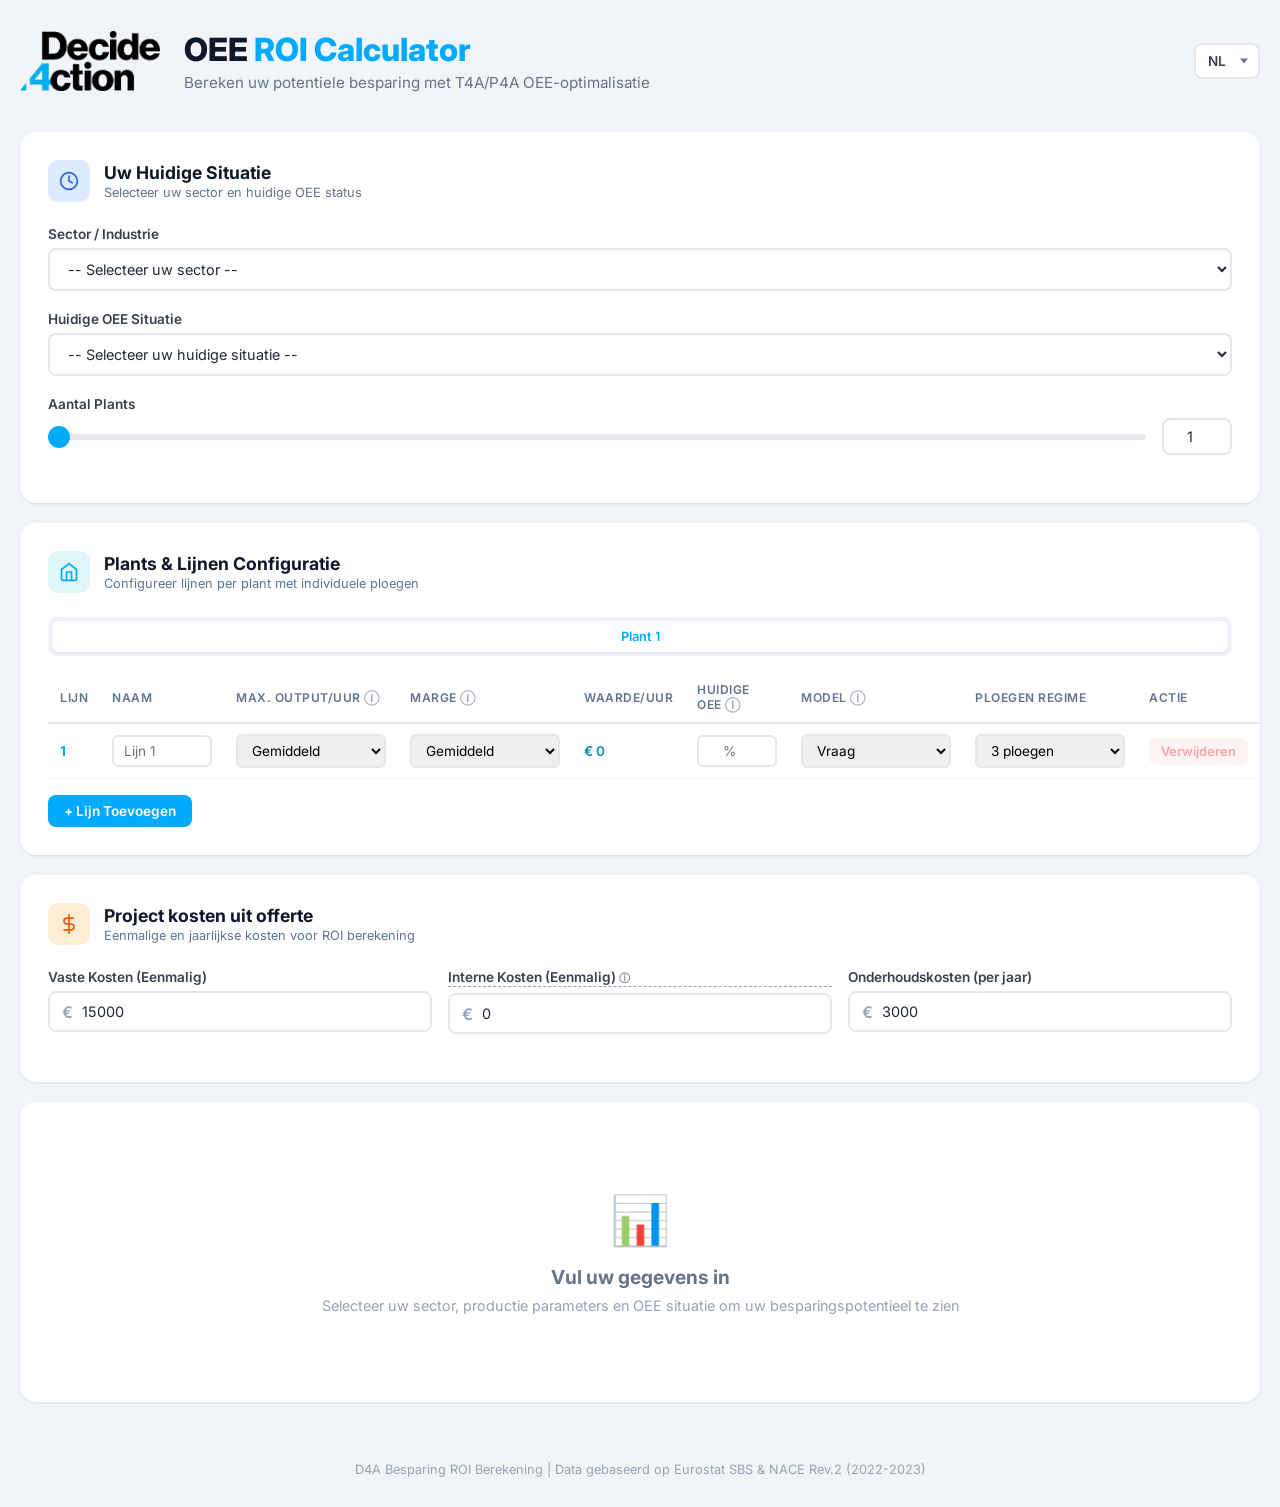
==== commit 80a06aee: "Add custom OEE increase input as 4th scenario option Users can now enter their own OEE improvement p" ====
--- a/index.html
+++ b/index.html
@@ -158,9 +158,12 @@
                             <svg width="20" height="20" viewBox="0 0 24 24" fill="none" stroke="currentColor" stroke-width="2" stroke-linecap="round" stroke-linejoin="round"><path d="M12 20V10"/><path d="M18 20V4"/><path d="M6 20v-4"/></svg>
                         </div>
                         <div style="flex:1;">
-                            <h2 id="savingsTitle" class="savings-title-no-tooltip" style="border-bottom:none;">
+                            <h2>
                                 <span data-i18n="cardSavingsTitle">Besparingspotentieel</span>
-                                <span class="tooltip-text" style="width:360px;" data-i18n="savingPotentialTooltip">Dit besparingspotentieel is gebaseerd op de upgrade van OEE Blue naar T4A/P4A.</span>
+                                <span id="savingPotentialInfo" class="th-tooltip saving-potential-tooltip" style="display:none; border-bottom:none; margin-left:6px;">
+                                    <span style="font-size:0.7rem; opacity:0.6; cursor:help;">&#9432;</span>
+                                    <span class="tooltip-text" style="width:360px;" data-i18n="savingPotentialTooltip">Dit besparingspotentieel is gebaseerd op de upgrade van OEE Blue naar T4A/P4A</span>
+                                </span>
                             </h2>
                             <p class="card-subtitle" id="savingsSubtitle"><span id="totalLinesDisplay">0</span> <span data-i18n="linesAcross">lijnen over</span> <span id="totalPlantsDisplay">0</span> plants</p>
                         </div>
@@ -204,6 +207,20 @@
                             <div class="scenario-three-year-label" data-i18n="overThreeYears">over 3 jaar</div>
                             <div class="scenario-divider"></div>
                             <div class="scenario-oee" id="optimisticOEE">-</div>
+                            <div class="scenario-oee-label" data-i18n="oeeImprovement">OEE verbetering</div>
+                        </div>
+
+                        <div class="scenario-card" data-scenario="custom" onclick="selectScenario('custom')">
+                            <div class="scenario-label" data-i18n="custom">Aangepast</div>
+                            <div class="scenario-annual" id="customAnnual">-</div>
+                            <div class="scenario-annual-label" data-i18n="perYear">per jaar</div>
+                            <div class="scenario-divider"></div>
+                            <div class="scenario-three-year" id="customThreeYear">-</div>
+                            <div class="scenario-three-year-label" data-i18n="overThreeYears">over 3 jaar</div>
+                            <div class="scenario-divider"></div>
+                            <div class="custom-oee-input-wrapper">
+                                <input type="number" id="customOEEInput" class="custom-oee-input" min="0" max="100" step="0.1" placeholder="%" onclick="event.stopPropagation()" onchange="onCustomOEEChange(this.value)" oninput="onCustomOEEChange(this.value)">
+                            </div>
                             <div class="scenario-oee-label" data-i18n="oeeImprovement">OEE verbetering</div>
                         </div>
                     </div>
--- a/style.css
+++ b/style.css
@@ -161,10 +161,9 @@
 
 /* Main Layout */
 .main-layout {
-    display: grid;
-    grid-template-columns: 1fr 1.2fr;
-    gap: 30px;
-    align-items: start;
+    display: flex;
+    flex-direction: column;
+    gap: 0;
 }
 
 /* Cards */
@@ -633,7 +632,7 @@
 /* Scenario Grid */
 .scenario-grid {
     display: grid;
-    grid-template-columns: 1fr 1.15fr 1fr;
+    grid-template-columns: 1fr 1.15fr 1fr 1fr;
     gap: 12px;
     margin-bottom: 20px;
 }
@@ -740,6 +739,38 @@
     font-size: 0.65rem;
     color: #94a3b8;
     margin-top: 2px;
+}
+
+/* Custom OEE Input */
+.custom-oee-input-wrapper {
+    display: flex;
+    justify-content: center;
+    align-items: center;
+    margin: 2px 0;
+}
+
+.custom-oee-input {
+    width: 72px;
+    padding: 4px 6px;
+    border: 2px solid #e5e7eb;
+    border-radius: 6px;
+    font-family: inherit;
+    font-size: 0.95rem;
+    font-weight: 700;
+    color: #16a34a;
+    text-align: center;
+    background: #fff;
+    transition: border-color 0.2s;
+}
+
+.custom-oee-input:focus {
+    outline: none;
+    border-color: #00AAFF;
+}
+
+.scenario-card.selected .custom-oee-input {
+    border-color: #00AAFF;
+    background: #fff;
 }
 
 /* Sector Info Grid */
@@ -1006,13 +1037,9 @@
     border-top-color: #0f172a !important;
 }
 
-/* Savings title: no tooltip when not blue upgrade */
-.savings-title-no-tooltip {
-    position: relative;
-}
-
-.savings-title-no-tooltip .tooltip-text {
-    display: none;
+/* Saving potential tooltip inline icon */
+.saving-potential-tooltip {
+    vertical-align: middle;
 }
 
 .tooltip-title {
@@ -1189,16 +1216,6 @@
 }
 
 /* Responsive */
-@media (max-width: 1024px) {
-    .main-layout {
-        grid-template-columns: 1fr;
-    }
-
-    .results-column {
-        order: -1;
-    }
-}
-
 @media (max-width: 640px) {
     .header {
         flex-direction: column;
@@ -1227,7 +1244,7 @@
     }
 
     .scenario-grid {
-        grid-template-columns: 1fr;
+        grid-template-columns: 1fr 1fr;
     }
 
     .scenario-card.selected {
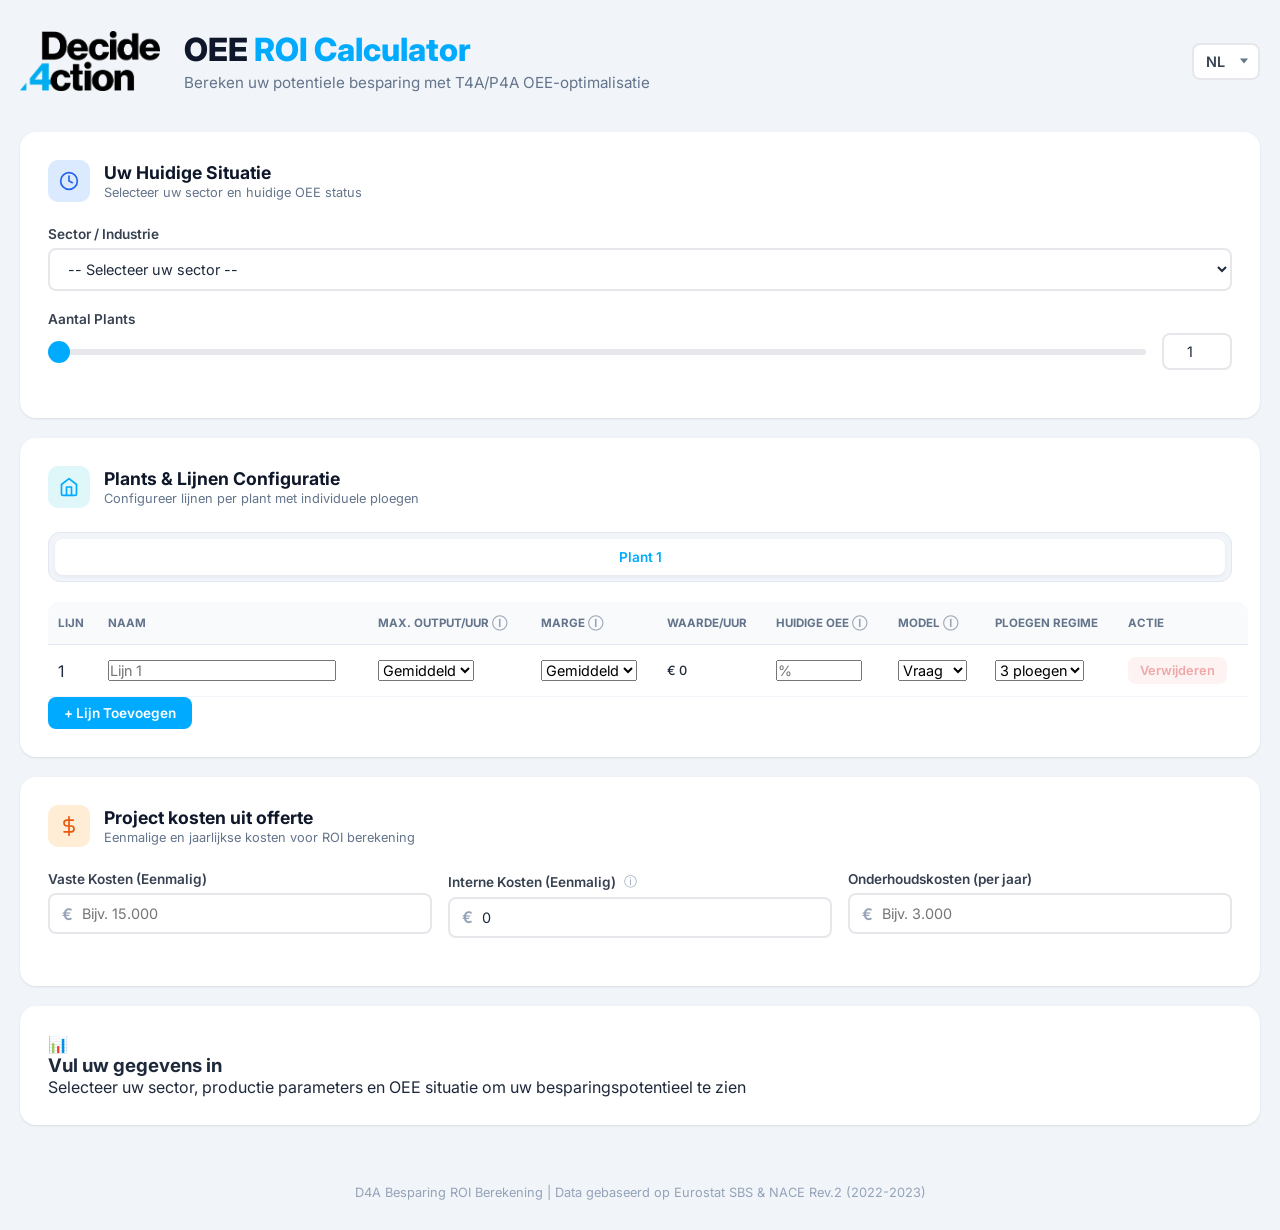
==== commit 380845cb: "logic change" ====
--- a/index.html
+++ b/index.html
@@ -34,7 +34,6 @@
         </header>
 
         <div class="main-layout">
-            <!-- Input Column -->
             <div class="input-column">
                 <div class="card">
                     <div class="card-header">
@@ -72,15 +71,6 @@
                     </div>
 
                     <div class="form-group">
-                        <label for="currentSituation" data-i18n="currentSituationLabel">Huidige OEE Situatie</label>
-                        <select id="currentSituation" onchange="calculate()">
-                            <option value="" data-i18n="situationDefault">-- Selecteer uw huidige situatie --</option>
-                            <option value="noOEE" data-i18n="situationNoOEE">Nieuwe klant - Geen OEE registratie (naar T4A/P4A)</option>
-                            <option value="blueUpgrade" data-i18n="situationBlue">OEE Blue upgrade (naar T4A/P4A)</option>
-                        </select>
-                    </div>
-
-                    <div class="form-group">
                         <label for="numPlants" data-i18n="numPlantsLabel">Aantal Plants</label>
                         <div class="slider-input">
                             <input type="range" id="numPlantsSlider" min="1" max="10" value="1" oninput="syncPlantSlider(this.value)">
@@ -89,7 +79,6 @@
                     </div>
                 </div>
 
-                <!-- Plants & Lines Configuration Card -->
                 <div class="card" id="plantsCard">
                     <div class="card-header">
                         <div class="card-icon cyan">
@@ -103,7 +92,6 @@
 
                     <div class="plant-tabs" id="plantTabs"></div>
                     <div id="plantContents"></div>
-
                 </div>
 
                 <div class="card">
@@ -121,11 +109,17 @@
                         <div class="form-group">
                             <label for="fixedFee" data-i18n="fixedFeeLabel">Vaste Kosten (Eenmalig)</label>
                             <div class="currency-input">
-                                <input type="number" id="fixedFee" min="0" value="15000" onchange="calculate()" oninput="calculate()" data-i18n-placeholder="fixedFeePlaceholder" placeholder="Bijv. 15.000">
+                                <input type="number" id="fixedFee" min="0" onchange="calculate()" oninput="calculate()" data-i18n-placeholder="fixedFeePlaceholder" placeholder="Bijv. 15.000">
                             </div>
                         </div>
                         <div class="form-group">
-                            <label for="internalCost" class="th-tooltip"><span data-i18n="internalCostLabel">Interne Kosten (Eenmalig)</span> <span style="font-size:0.7rem; opacity:0.6;">&#9432;</span><div class="tooltip-text"><span class="tooltip-title" data-i18n="internalCostTooltipTitle">Interne kosten zijn:</span> <span data-i18n="internalCostTooltipBody">implementatie-uren, trainingsuren, IT hardware, IT software.</span></div></label>
+                            <label for="internalCost" class="th-tooltip">
+                                <span data-i18n="internalCostLabel">Interne Kosten (Eenmalig)</span> 
+                                <span class="info-icon">ⓘ</span>
+                                <div class="tooltip-text">
+                                    <span data-i18n="internalCostTooltipBody">implementatie-uren, trainingsuren, IT hardware, IT software.</span>
+                                </div>
+                            </label>
                             <div class="currency-input">
                                 <input type="number" id="internalCost" min="0" value="0" onchange="calculate()" oninput="calculate()" data-i18n-placeholder="internalCostPlaceholder" placeholder="Bijv. 5.000">
                             </div>
@@ -133,16 +127,14 @@
                         <div class="form-group">
                             <label for="variableCost" data-i18n="variableCostLabel">Onderhoudskosten (per jaar)</label>
                             <div class="currency-input">
-                                <input type="number" id="variableCost" min="0" value="3000" onchange="calculate()" oninput="calculate()" data-i18n-placeholder="variableCostPlaceholder" placeholder="Bijv. 3.000">
-                            </div>
-                        </div>
-                    </div>
-                </div>
-            </div>
-
-            <!-- Results Column -->
+                                <input type="number" id="variableCost" min="0" onchange="calculate()" oninput="calculate()" data-i18n-placeholder="variableCostPlaceholder" placeholder="Bijv. 3.000">
+                            </div>
+                        </div>
+                    </div>
+                </div>
+            </div>
+
             <div class="results-column">
-                <!-- Placeholder when no data -->
                 <div class="card" id="placeholderCard">
                     <div class="results-placeholder">
                         <div class="results-placeholder-icon">&#x1F4CA;</div>
@@ -151,21 +143,22 @@
                     </div>
                 </div>
 
-                <!-- Scenario Results Card -->
                 <div class="card" id="scenarioCard" style="display: none;">
                     <div class="card-header">
                         <div class="card-icon green">
                             <svg width="20" height="20" viewBox="0 0 24 24" fill="none" stroke="currentColor" stroke-width="2" stroke-linecap="round" stroke-linejoin="round"><path d="M12 20V10"/><path d="M18 20V4"/><path d="M6 20v-4"/></svg>
                         </div>
                         <div style="flex:1;">
-                            <h2>
+                            <h2 class="th-tooltip" style="border-bottom: none; cursor: help; display: inline-flex; align-items: center;">
                                 <span data-i18n="cardSavingsTitle">Besparingspotentieel</span>
-                                <span id="savingPotentialInfo" class="th-tooltip saving-potential-tooltip" style="display:none; border-bottom:none; margin-left:6px;">
-                                    <span style="font-size:0.7rem; opacity:0.6; cursor:help;">&#9432;</span>
-                                    <span class="tooltip-text" style="width:360px;" data-i18n="savingPotentialTooltip">Dit besparingspotentieel is gebaseerd op de upgrade van OEE Blue naar T4A/P4A</span>
-                                </span>
+                                <span class="info-icon" style="margin-left: 6px;">ⓘ</span>
+                                <div class="tooltip-text">
+                                    <span data-i18n="savingPotentialTooltip"></span>
+                                </div>
                             </h2>
-                            <p class="card-subtitle" id="savingsSubtitle"><span id="totalLinesDisplay">0</span> <span data-i18n="linesAcross">lijnen over</span> <span id="totalPlantsDisplay">0</span> plants</p>
+                            <p class="card-subtitle" id="savingsSubtitle">
+                                <span id="totalLinesDisplay">0</span> <span data-i18n="linesAcross">lijnen over</span> <span id="totalPlantsDisplay">0</span> plants
+                            </p>
                         </div>
                         <button class="btn-calc-info" onclick="openCalcModal()" title="Hoe berekenen wij dit?">
                             <svg width="18" height="18" viewBox="0 0 24 24" fill="none" stroke="currentColor" stroke-width="2" stroke-linecap="round" stroke-linejoin="round"><circle cx="12" cy="12" r="10"/><path d="M9.09 9a3 3 0 0 1 5.83 1c0 2-3 3-3 3"/><line x1="12" y1="17" x2="12.01" y2="17"/></svg>
@@ -176,57 +169,68 @@
                     <div class="scenario-grid">
                         <div class="scenario-card" data-scenario="conservative" onclick="selectScenario('conservative')">
                             <div class="scenario-label" data-i18n="conservative">Conservatief</div>
-                            <div class="scenario-annual" id="conservativeAnnual">-</div>
-                            <div class="scenario-annual-label" data-i18n="perYear">per jaar</div>
-                            <div class="scenario-divider"></div>
                             <div class="scenario-three-year" id="conservativeThreeYear">-</div>
                             <div class="scenario-three-year-label" data-i18n="overThreeYears">over 3 jaar</div>
                             <div class="scenario-divider"></div>
+                            <div class="scenario-years-grid">
+                                <div class="year-col"><span class="year-label">Jaar 1</span><span class="year-value" id="conservativeYear1">-</span></div>
+                                <div class="year-col"><span class="year-label">Jaar 2</span><span class="year-value" id="conservativeYear2">-</span></div>
+                                <div class="year-col"><span class="year-label">Jaar 3</span><span class="year-value" id="conservativeYear3">-</span></div>
+                            </div>
+                            <div class="scenario-divider"></div>
                             <div class="scenario-oee" id="conservativeOEE">-</div>
                             <div class="scenario-oee-label" data-i18n="oeeImprovement">OEE verbetering</div>
                         </div>
 
                         <div class="scenario-card selected" data-scenario="expected" onclick="selectScenario('expected')">
                             <div class="scenario-badge" data-i18n="expected">Verwacht</div>
-                            <div class="scenario-annual" id="expectedAnnual">-</div>
-                            <div class="scenario-annual-label" data-i18n="perYear">per jaar</div>
-                            <div class="scenario-divider"></div>
                             <div class="scenario-three-year" id="expectedThreeYear">-</div>
                             <div class="scenario-three-year-label" data-i18n="overThreeYears">over 3 jaar</div>
                             <div class="scenario-divider"></div>
+                            <div class="scenario-years-grid">
+                                <div class="year-col"><span class="year-label">Jaar 1</span><span class="year-value" id="expectedYear1">-</span></div>
+                                <div class="year-col"><span class="year-label">Jaar 2</span><span class="year-value" id="expectedYear2">-</span></div>
+                                <div class="year-col"><span class="year-label">Jaar 3</span><span class="year-value" id="expectedYear3">-</span></div>
+                            </div>
+                            <div class="scenario-divider"></div>
                             <div class="scenario-oee" id="expectedOEE">-</div>
                             <div class="scenario-oee-label" data-i18n="oeeImprovement">OEE verbetering</div>
                         </div>
 
                         <div class="scenario-card" data-scenario="optimistic" onclick="selectScenario('optimistic')">
                             <div class="scenario-label" data-i18n="optimistic">Optimistisch</div>
-                            <div class="scenario-annual" id="optimisticAnnual">-</div>
-                            <div class="scenario-annual-label" data-i18n="perYear">per jaar</div>
-                            <div class="scenario-divider"></div>
                             <div class="scenario-three-year" id="optimisticThreeYear">-</div>
                             <div class="scenario-three-year-label" data-i18n="overThreeYears">over 3 jaar</div>
                             <div class="scenario-divider"></div>
+                            <div class="scenario-years-grid">
+                                <div class="year-col"><span class="year-label">Jaar 1</span><span class="year-value" id="optimisticYear1">-</span></div>
+                                <div class="year-col"><span class="year-label">Jaar 2</span><span class="year-value" id="optimisticYear2">-</span></div>
+                                <div class="year-col"><span class="year-label">Jaar 3</span><span class="year-value" id="optimisticYear3">-</span></div>
+                            </div>
+                            <div class="scenario-divider"></div>
                             <div class="scenario-oee" id="optimisticOEE">-</div>
                             <div class="scenario-oee-label" data-i18n="oeeImprovement">OEE verbetering</div>
                         </div>
 
-                        <div class="scenario-card" data-scenario="custom" onclick="selectScenario('custom')">
+                        <div class="scenario-card" data-scenario="aangepast" onclick="selectScenario('aangepast')">
                             <div class="scenario-label" data-i18n="custom">Aangepast</div>
-                            <div class="scenario-annual" id="customAnnual">-</div>
-                            <div class="scenario-annual-label" data-i18n="perYear">per jaar</div>
-                            <div class="scenario-divider"></div>
                             <div class="scenario-three-year" id="customThreeYear">-</div>
                             <div class="scenario-three-year-label" data-i18n="overThreeYears">over 3 jaar</div>
                             <div class="scenario-divider"></div>
+                            <div class="scenario-years-grid">
+                                <div class="year-col"><span class="year-label">Jaar 1</span><span class="year-value" id="customYear1">-</span></div>
+                                <div class="year-col"><span class="year-label">Jaar 2</span><span class="year-value" id="customYear2">-</span></div>
+                                <div class="year-col"><span class="year-label">Jaar 3</span><span class="year-value" id="customYear3">-</span></div>
+                            </div>
+                            <div class="scenario-divider"></div>
                             <div class="custom-oee-input-wrapper">
-                                <input type="number" id="customOEEInput" class="custom-oee-input" min="0" max="100" step="0.1" placeholder="%" onclick="event.stopPropagation()" onchange="onCustomOEEChange(this.value)" oninput="onCustomOEEChange(this.value)">
+                                <input type="number" id="customOEEInput" class="custom-oee-input" min="0" max="100" step="0.1" placeholder="%" oninput="calculate()">
                             </div>
                             <div class="scenario-oee-label" data-i18n="oeeImprovement">OEE verbetering</div>
                         </div>
                     </div>
                 </div>
 
-                <!-- Calculation Breakdown Card -->
                 <div class="card" id="calcBreakdownCard" style="display: none;">
                     <div class="card-header">
                         <div class="card-icon blue">
@@ -239,55 +243,6 @@
                     <div id="calcBreakdownContent"></div>
                 </div>
 
-                <!-- Sector & Production Details Card -->
-                <div class="card" id="sectorCard" style="display: none;">
-                    <div class="card-header">
-                        <div class="card-icon blue">
-                            <svg width="20" height="20" viewBox="0 0 24 24" fill="none" stroke="currentColor" stroke-width="2" stroke-linecap="round" stroke-linejoin="round"><path d="M21 16V8a2 2 0 0 0-1-1.73l-7-4a2 2 0 0 0-2 0l-7 4A2 2 0 0 0 3 8v8a2 2 0 0 0 1 1.73l7 4a2 2 0 0 0 2 0l7-4A2 2 0 0 0 21 16z"/></svg>
-                        </div>
-                        <div>
-                            <h2 data-i18n="cardSectorTitle">Sector & Productie Gegevens</h2>
-                            <p class="card-subtitle" id="sectorNameDisplay">-</p>
-                        </div>
-                    </div>
-
-                    <div class="sector-info-grid">
-                        <div class="sector-info-item th-tooltip" style="border-bottom:none;">
-                            <div class="sector-info-value" id="addedValueDisplay">-</div>
-                            <div class="sector-info-label" data-i18n="valuePerHour">Waarde / Uur</div>
-                            <div class="tooltip-text tooltip-above"><span class="tooltip-title" data-i18n="valuePerHourTooltipTitle">Waarde per uur bij 100% OEE</span><span data-i18n="valuePerHourTooltipBody">Dit is de maximale toegevoegde waarde per uur, berekend alsof de lijn op 100% OEE draait (zonder verlies van beschikbaarheid, prestatie en kwaliteit).</span></div>
-                        </div>
-                        <div class="sector-info-item">
-                            <div class="sector-info-value" id="oeeStartDisplay">-</div>
-                            <div class="sector-info-label" data-i18n="startOee">Start OEE</div>
-                        </div>
-                        <div class="sector-info-item">
-                            <div class="sector-info-value" id="oeeImprovementDisplay">-</div>
-                            <div class="sector-info-label" data-i18n="expectedImprovement">Verwachte Verbetering</div>
-                        </div>
-                    </div>
-
-                    <div class="value-bar-container">
-                        <div class="value-bar-title" data-i18n="oeePotentialComparison">OEE Potentieel Vergelijking</div>
-                        <div class="value-bar-wrapper">
-                            <div class="value-bar-item">
-                                <span class="value-bar-label" data-i18n="current">Huidige</span>
-                                <div class="value-bar-track">
-                                    <div class="value-bar-fill current" id="currentBar" style="width: 65%;">65%</div>
-                                </div>
-                            </div>
-                            <div class="value-bar-item">
-                                <span class="value-bar-label" data-i18n="withT4A">Met T4A/P4A</span>
-                                <div class="value-bar-track">
-                                    <div class="value-bar-fill potential" id="potentialBar" style="width: 85%;">85%</div>
-                                    <span class="value-bar-gap" id="gapLabel">+20%</span>
-                                </div>
-                            </div>
-                        </div>
-                    </div>
-                </div>
-
-                <!-- Break-even Card -->
                 <div class="card" id="breakEvenCard" style="display: none;">
                     <div class="break-even-header">
                         <div>
@@ -305,11 +260,9 @@
                             <span class="text">Break-even: <span class="value" id="breakEvenYear">-</span></span>
                         </div>
                     </div>
-
                     <div class="graph-container">
                         <canvas id="breakEvenCanvas"></canvas>
                     </div>
-
                     <div class="legend">
                         <div class="legend-item">
                             <div class="legend-color benefit"></div>
@@ -330,7 +283,6 @@
         </footer>
     </div>
 
-    <!-- Calculation Explanation Modal -->
     <div class="calc-modal-overlay" id="calcModal" onclick="closeCalcModal(event)">
         <div class="calc-modal">
             <div class="calc-modal-header">
@@ -360,7 +312,11 @@
                         <div class="calc-ramp-row"><span class="calc-ramp-label" data-i18n="calcYear2">Jaar 2</span><div class="calc-ramp-bar" style="width:67%">2/3</div></div>
                         <div class="calc-ramp-row"><span class="calc-ramp-label" data-i18n="calcYear3">Jaar 3</span><div class="calc-ramp-bar" style="width:100%">3/3</div></div>
                     </div>
-                    <div class="calc-formula" data-i18n="calcStep4Formula">Totaal 3 jaar = Jaarlijks &times; (1/3 + 2/3 + 1) = Jaarlijks &times; 2</div>
+                    <p class="calc-desc" style="margin-top: 15px; border-left: 3px solid #00AAFF; padding-left: 12px;">
+                        <strong data-i18n="rampUpTitle">Geleidelijke Besparingsopbouw (Ramp-up)</strong><br>
+                        <span data-i18n="rampUpDesc">De ROI houdt rekening met een realistisch adoptieproces. We bouwen de resultaten stapsgewijs op (Jaar 1: 33%, Jaar 2: 67%, Jaar 3: 100%) om rekening te houden met de tijd die nodig is voor training, procesoptimalisatie en gedragsverandering binnen uw team.</span>
+                    </p>
+                    <div class="calc-formula" data-i18n="calcStep4Formula" style="margin-top: 15px;">Totaal 3 jaar = Jaarlijks &times; (1/3 + 2/3 + 1) = Jaarlijks &times; 2</div>
                 </div>
                 <div class="calc-section">
                     <h3 data-i18n="calcStep5Title">5. Scenario's</h3>
@@ -372,4 +328,4 @@
 
     <script src="script.js"></script>
 </body>
-</html>
+</html>
--- a/style.css
+++ b/style.css
@@ -10,6 +10,11 @@
     min-height: 100vh;
     padding: 30px 20px;
     color: #1e293b;
+}
+
+input, select, button, textarea {
+    font-family: 'Inter', sans-serif;
+    font-size: 0.9rem;
 }
 
 .container {
@@ -77,8 +82,6 @@
     border: 2px solid #e5e7eb;
     border-radius: 8px;
     padding: 8px 32px 8px 12px;
-    font-family: inherit;
-    font-size: 0.85rem;
     font-weight: 600;
     color: #374151;
     cursor: pointer;
@@ -180,6 +183,7 @@
     align-items: center;
     gap: 14px;
     margin-bottom: 24px;
+    overflow: visible !important;
 }
 
 .card-icon {
@@ -192,25 +196,10 @@
     flex-shrink: 0;
 }
 
-.card-icon.blue {
-    background: #dbeafe;
-    color: #2563eb;
-}
-
-.card-icon.cyan {
-    background: #e0f7fa;
-    color: #00AAFF;
-}
-
-.card-icon.green {
-    background: #dcfce7;
-    color: #16a34a;
-}
-
-.card-icon.orange {
-    background: #ffedd5;
-    color: #ea580c;
-}
+.card-icon.blue { background: #dbeafe; color: #2563eb; }
+.card-icon.cyan { background: #e0f7fa; color: #00AAFF; }
+.card-icon.green { background: #dcfce7; color: #16a34a; }
+.card-icon.orange { background: #ffedd5; color: #ea580c; }
 
 .card-header h2 {
     font-size: 1.1rem;
@@ -237,6 +226,26 @@
     margin-bottom: 6px;
 }
 
+/* Label Tooltip Fix for "Interne Kosten" */
+.form-group label.th-tooltip {
+    display: inline-flex;
+    align-items: center;
+    gap: 4px;
+    position: relative;
+    cursor: help;
+    width: fit-content;
+}
+
+.form-group label.th-tooltip .tooltip-text {
+    bottom: 125%; 
+    left: 0;
+    transform: none;
+}
+
+.form-group label.th-tooltip .tooltip-text::after {
+    left: 20px;
+}
+
 .form-group input[type="text"],
 .form-group input[type="number"],
 .form-group select {
@@ -244,8 +253,6 @@
     padding: 10px 14px;
     border: 2px solid #e5e7eb;
     border-radius: 8px;
-    font-size: 0.9rem;
-    font-family: inherit;
     color: #1e293b;
     background: #fff;
     transition: border-color 0.2s;
@@ -285,6 +292,29 @@
     padding-left: 32px !important;
 }
 
+/* Percentage Input wrapper for OEE Column */
+.percentage-input-wrapper {
+    position: relative;
+    display: inline-block;
+    width: 100%;
+}
+
+.percentage-input-wrapper .pct-symbol {
+    position: absolute;
+    right: 12px;
+    top: 50%;
+    transform: translateY(-50%);
+    color: #94a3b8;
+    font-weight: 600;
+    font-size: 0.85rem;
+    pointer-events: none;
+}
+
+.percentage-input-wrapper input {
+    padding-right: 28px !important;
+    text-align: center;
+}
+
 /* Slider Input */
 .slider-input {
     display: flex;
@@ -318,8 +348,6 @@
     padding: 8px;
     border: 2px solid #e5e7eb;
     border-radius: 8px;
-    font-size: 0.9rem;
-    font-family: inherit;
 }
 
 /* Searchable Select */
@@ -335,8 +363,6 @@
     padding: 10px 14px;
     border: 2px solid #00AAFF;
     border-radius: 8px;
-    font-size: 0.9rem;
-    font-family: inherit;
     background: #fff;
     z-index: 3;
     display: none;
@@ -369,7 +395,6 @@
 .select-option {
     padding: 10px 14px;
     cursor: pointer;
-    font-size: 0.9rem;
     transition: background 0.15s;
 }
 
@@ -385,130 +410,158 @@
 .plant-tabs {
     display: flex;
     gap: 4px;
-    margin-bottom: 16px;
-    background: #f1f5f9;
-    border-radius: 8px;
-    padding: 4px;
+    margin-bottom: 20px;
+    background: #f1f5f9; 
+    border-radius: 12px; 
+    padding: 6px; 
+    border: 1px solid #e2e8f0;
 }
 
 .plant-tab {
     flex: 1;
     text-align: center;
-    padding: 8px 12px;
-    border-radius: 6px;
-    font-size: 0.8rem;
+    padding: 10px 12px;
+    border-radius: 8px; 
+    font-size: 0.85rem;
     font-weight: 600;
     cursor: pointer;
     color: #64748b;
-    transition: all 0.2s;
+    transition: all 0.2s ease;
 }
 
 .plant-tab.active {
-    background: #fff;
+    background: #ffffff;
     color: #00AAFF;
-    box-shadow: 0 1px 3px rgba(0,0,0,0.1);
+    box-shadow: 0 2px 4px rgba(0,0,0,0.05);
 }
 
 .plant-content {
-    display: none;
+    display: none !important; 
 }
 
 .plant-content.active {
-    display: block;
-}
-
-/* Lines Table */
+    display: block !important; 
+}
+
+/* Rounded Table Container & Configuration Table */
+.table-container-rounded {
+    border: 1px solid #e2e8f0;
+    border-radius: 12px;
+    overflow: visible !important; 
+    background: #ffffff;
+    margin-top: 10px;
+}
+
 .lines-table {
     width: 100%;
-    border-collapse: collapse;
-    margin-bottom: 16px;
+    border-collapse: separate;
+    border-spacing: 0;
+    table-layout: auto; 
+    min-width: 1200px; 
 }
 
 .lines-table th {
+    background: #f8fafc;
+    padding: 14px 10px;
+    font-size: 0.72rem;
+    font-weight: 700;
+    text-transform: uppercase;
+    color: #64748b;
+    border-bottom: 1px solid #e2e8f0;
     text-align: left;
-    padding: 10px 12px;
-    font-size: 0.75rem;
-    font-weight: 600;
-    text-transform: uppercase;
-    letter-spacing: 0.5px;
-    color: #64748b;
-    border-bottom: 2px solid #e5e7eb;
+    position: relative;
 }
 
 .lines-table td {
-    padding: 10px 12px;
-    font-size: 0.85rem;
+    padding: 12px 10px;
     border-bottom: 1px solid #f1f5f9;
-}
-
-.lines-table td.added-value-cell {
-    font-weight: 600;
-    color: #0891b2;
-    white-space: nowrap;
-}
-
-.lines-table select {
-    padding: 6px 10px;
-    border: 2px solid #e5e7eb;
+    vertical-align: middle;
+}
+
+.lines-table th:first-child { border-top-left-radius: 12px; }
+.lines-table th:last-child { border-top-right-radius: 12px; }
+
+/* Line Input/Select styling */
+.line-input, .line-select {
+    width: 100%;
+    height: 36px;
+    padding: 4px 10px;
+    border: 1px solid #cbd5e1;
     border-radius: 6px;
-    font-family: inherit;
-    font-size: 0.85rem;
-    width: 100%;
-    min-width: 150px;
-}
-
-.line-number {
-    font-weight: 700;
-    color: #00AAFF;
-}
-
-.line-name-input {
-    padding: 6px 10px;
-    border: 2px solid #e5e7eb;
-    border-radius: 6px;
-    font-family: inherit;
-    font-size: 0.85rem;
-    width: 100%;
-    min-width: 100px;
+    font-family: 'Inter', sans-serif;
+    font-size: 0.8rem; /* Changed from 0.9rem to 0.8rem for a smaller look */
+    color: #1e293b;
+    background-color: #fff;
     transition: border-color 0.2s;
 }
 
-.line-name-input:focus {
+.line-input:focus, .line-select:focus {
     outline: none;
     border-color: #00AAFF;
 }
 
-.custom-value-input {
-    margin-top: 6px;
-    padding: 6px 10px;
-    border: 2px solid #00AAFF;
-    border-radius: 6px;
-    font-family: inherit;
-    font-size: 0.85rem;
-    width: 100%;
-    background: #f0f9ff;
-}
-
-.custom-value-input:focus {
-    outline: none;
-    border-color: #0090dd;
-}
-
-/* OEE Input */
-.oee-input {
-    padding: 6px 10px;
-    border: 2px solid #e5e7eb;
-    border-radius: 6px;
-    font-family: inherit;
-    font-size: 0.85rem;
-    width: 80px;
-    text-align: center;
-    transition: border-color 0.2s;
-}
-
-.oee-input:focus {
-    outline: none;
-    border-color: #00AAFF;
+.oee-center { text-align: center; }
+
+/* TOOLTIP STYLING */
+.th-tooltip {
+    position: relative; 
+    cursor: help;
+}
+
+.info-icon {
+    font-size: 0.8rem;
+    color: #94a3b8;
+    margin-left: 4px;
+    font-weight: normal;
+    pointer-events: none;
+}
+
+.th-tooltip .tooltip-text {
+    visibility: hidden;
+    opacity: 0;
+    position: absolute;
+    z-index: 100000 !important;
+    background-color: #0f172a; 
+    color: #ffffff;
+    text-align: left;
+    border-radius: 8px;
+    padding: 16px 20px; 
+    
+    width: max-content; 
+    min-width: 200px;
+    max-width: 380px;
+    
+    font-family: 'Inter', sans-serif;
+    font-size: 0.75rem; 
+    font-weight: 400;
+    line-height: 1.6;
+    text-transform: none; 
+    white-space: normal;
+    
+    box-shadow: 0 10px 25px -5px rgba(0, 0, 0, 0.3);
+    border: 1px solid rgba(255, 255, 255, 0.1);
+    
+    bottom: 130%; 
+    left: 50%;
+    transform: translateX(-50%);
+    transition: opacity 0.2s ease, visibility 0.2s;
+    pointer-events: none;
+}
+
+.th-tooltip .tooltip-text::after {
+    content: "";
+    position: absolute;
+    top: 100%;
+    left: 50%;
+    margin-left: -5px;
+    border-width: 5px;
+    border-style: solid;
+    border-color: #0f172a transparent transparent transparent;
+}
+
+.th-tooltip:hover .tooltip-text {
+    visibility: visible;
+    opacity: 1;
 }
 
 /* Calculation Breakdown */
@@ -567,66 +620,6 @@
 .calc-breakdown-total td.annual-value {
     color: #0284c7;
     font-size: 1rem;
-}
-
-/* Computed Value Display */
-.computed-value {
-    display: flex;
-    justify-content: space-between;
-    align-items: center;
-    padding: 14px 18px;
-    background: linear-gradient(135deg, #f0f9ff 0%, #e0f2fe 100%);
-    border: 1px solid #bae6fd;
-    border-radius: 10px;
-    margin-top: 4px;
-}
-
-.computed-label {
-    font-size: 0.85rem;
-    font-weight: 600;
-    color: #0369a1;
-}
-
-.computed-number {
-    font-size: 1.2rem;
-    font-weight: 800;
-    color: #0284c7;
-}
-
-.info-text {
-    font-size: 0.78rem;
-    color: #94a3b8;
-    margin-top: 12px;
-    line-height: 1.5;
-}
-
-.benchmark-note {
-    font-weight: 400;
-    color: #94a3b8;
-    font-size: 0.75rem;
-}
-
-/* Results Placeholder */
-.results-placeholder {
-    text-align: center;
-    padding: 60px 20px;
-    color: #94a3b8;
-}
-
-.results-placeholder-icon {
-    font-size: 3rem;
-    margin-bottom: 16px;
-}
-
-.results-placeholder h3 {
-    font-size: 1.2rem;
-    font-weight: 700;
-    color: #64748b;
-    margin-bottom: 8px;
-}
-
-.results-placeholder p {
-    font-size: 0.9rem;
 }
 
 /* Scenario Grid */
@@ -685,17 +678,6 @@
     margin-bottom: 8px;
 }
 
-.scenario-annual {
-    font-size: 1.5rem;
-    font-weight: 800;
-    color: #0f172a;
-}
-
-.scenario-card.selected .scenario-annual {
-    color: #0284c7;
-    font-size: 1.7rem;
-}
-
 .scenario-annual-label {
     font-size: 0.72rem;
     color: #94a3b8;
@@ -714,9 +696,11 @@
 }
 
 .scenario-three-year {
-    font-size: 1.1rem;
-    font-weight: 700;
-    color: #374151;
+    font-size: 1.6rem;
+    font-weight: 800;
+    color: #0f172a;
+    margin-top: 8px;
+    line-height: 1.2;
 }
 
 .scenario-card.selected .scenario-three-year {
@@ -741,7 +725,40 @@
     margin-top: 2px;
 }
 
-/* Custom OEE Input */
+.scenario-years-grid {
+    display: grid;
+    grid-template-columns: 1fr 1fr 1fr;
+    gap: 8px;
+    margin: 15px 0;
+    padding: 0 5px;
+}
+
+.year-col {
+    display: flex;
+    flex-direction: column;
+    align-items: center;
+    justify-content: center;
+}
+
+.year-label {
+    font-size: 0.65rem;
+    text-transform: uppercase;
+    font-weight: 700;
+    color: #94a3b8;
+    margin-bottom: 4px;
+}
+
+.year-value {
+    font-size: 0.85rem; 
+    font-weight: 800;
+    color: #475569;
+    white-space: nowrap;
+}
+
+.scenario-card.selected .year-value { color: #0369a1; }
+.scenario-card.selected .year-label { color: #00AAFF; }
+
+/* Custom Scenario Input */
 .custom-oee-input-wrapper {
     display: flex;
     justify-content: center;
@@ -754,179 +771,14 @@
     padding: 4px 6px;
     border: 2px solid #e5e7eb;
     border-radius: 6px;
-    font-family: inherit;
-    font-size: 0.95rem;
     font-weight: 700;
     color: #16a34a;
     text-align: center;
     background: #fff;
-    transition: border-color 0.2s;
-}
-
-.custom-oee-input:focus {
-    outline: none;
-    border-color: #00AAFF;
-}
-
-.scenario-card.selected .custom-oee-input {
-    border-color: #00AAFF;
-    background: #fff;
-}
-
-/* Sector Info Grid */
-.sector-info-grid {
-    display: grid;
-    grid-template-columns: repeat(3, 1fr);
-    gap: 12px;
-}
-
-.sector-info-item {
-    text-align: center;
-    padding: 14px;
-    background: #f8fafc;
-    border-radius: 10px;
-}
-
-.sector-info-value {
-    font-size: 1.3rem;
-    font-weight: 700;
-    color: #0f172a;
-}
-
-.sector-info-label {
-    font-size: 0.72rem;
-    color: #64748b;
-    margin-top: 4px;
-    text-transform: uppercase;
-    letter-spacing: 0.3px;
-}
-
-/* Value Bar Chart */
-.value-bar-container {
-    margin-top: 20px;
-    padding: 18px;
-    background: #f8fafc;
-    border-radius: 12px;
-}
-
-.value-bar-title {
-    font-size: 0.82rem;
-    font-weight: 600;
-    color: #374151;
-    margin-bottom: 14px;
-}
-
-.value-bar-wrapper {
-    display: flex;
-    flex-direction: column;
-    gap: 10px;
-}
-
-.value-bar-item {
-    display: flex;
-    align-items: center;
-    gap: 12px;
-}
-
-.value-bar-label {
-    width: 90px;
-    font-size: 0.78rem;
-    color: #64748b;
-    text-align: right;
-}
-
-.value-bar-track {
-    flex: 1;
-    height: 26px;
-    background: #e5e7eb;
-    border-radius: 6px;
-    overflow: hidden;
-    position: relative;
-}
-
-.value-bar-fill {
-    height: 100%;
-    border-radius: 6px;
-    display: flex;
-    align-items: center;
-    padding-right: 10px;
-    justify-content: flex-end;
-    font-size: 0.78rem;
-    font-weight: 600;
-    color: #ffffff;
-    transition: width 0.5s ease;
-}
-
-.value-bar-fill.current {
-    background: #94a3b8;
-}
-
-.value-bar-fill.potential {
-    background: linear-gradient(90deg, #10b981, #34d399);
-}
-
-.value-bar-gap {
-    position: absolute;
-    right: 8px;
-    top: 50%;
-    transform: translateY(-50%);
-    font-size: 0.72rem;
-    color: #059669;
-    font-weight: 600;
-}
-
-/* Break-even Section */
-.break-even-header {
-    display: flex;
-    justify-content: space-between;
-    align-items: center;
-    margin-bottom: 20px;
-}
-
-.break-even-result-badge {
-    display: inline-flex;
-    align-items: center;
-    gap: 8px;
-    padding: 10px 18px;
-    background: linear-gradient(135deg, #ecfdf5 0%, #d1fae5 100%);
-    border: 1px solid #a7f3d0;
-    border-radius: 50px;
-}
-
-.break-even-result-badge .icon {
-    font-size: 1.1rem;
-}
-
-.break-even-result-badge .text {
-    font-size: 0.9rem;
-    color: #064e3b;
-}
-
-.break-even-result-badge .value {
-    font-weight: 700;
-    color: #047857;
-}
-
-.break-even-result-badge.warning {
-    background: linear-gradient(135deg, #fef3c7 0%, #fde68a 100%);
-    border-color: #fcd34d;
-}
-
-.break-even-result-badge.warning .text,
-.break-even-result-badge.warning .value {
-    color: #92400e;
-}
-
-.break-even-result-badge.error {
-    background: linear-gradient(135deg, #fef2f2 0%, #fecaca 100%);
-    border-color: #fca5a5;
-}
-
-.break-even-result-badge.error .text,
-.break-even-result-badge.error .value {
-    color: #991b1b;
-}
-
+    pointer-events: auto !important;
+}
+
+/* Break-even Chart */
 .graph-container {
     position: relative;
     width: 100%;
@@ -961,119 +813,29 @@
     border-radius: 2px;
 }
 
-.legend-color.benefit {
-    background: #10b981;
-}
-
-.legend-color.cost {
-    background: #ef4444;
-}
-
-.break-even-note {
-    text-align: center;
-    font-size: 0.75rem;
-    color: #94a3b8;
-    margin-top: 8px;
-    font-style: italic;
-}
-
-/* Tooltip */
-.th-tooltip {
-    position: relative;
-    cursor: help;
-    border-bottom: 1px dashed #94a3b8;
-}
-
-.th-tooltip .tooltip-text {
-    visibility: hidden;
-    opacity: 0;
-    position: absolute;
-    top: calc(100% + 8px);
-    left: 0;
-    width: 320px;
-    background: #0f172a;
-    color: #f1f5f9;
-    font-size: 0.78rem;
-    font-weight: 400;
-    text-transform: none;
-    letter-spacing: normal;
-    line-height: 1.6;
-    padding: 14px 16px;
-    border-radius: 10px;
-    box-shadow: 0 8px 24px rgba(0,0,0,0.2);
-    z-index: 100;
-    transition: opacity 0.2s, visibility 0.2s;
-    pointer-events: none;
-}
-
-.th-tooltip .tooltip-text::before {
-    content: '';
-    position: absolute;
-    bottom: 100%;
-    left: 20px;
-    border: 6px solid transparent;
-    border-bottom-color: #0f172a;
-}
-
-.th-tooltip:hover .tooltip-text {
-    visibility: visible;
-    opacity: 1;
-}
-
-/* Tooltip appearing above the element */
-.tooltip-above {
-    top: auto !important;
-    bottom: calc(100% + 8px) !important;
-    left: 50% !important;
-    transform: translateX(-50%) !important;
-}
-
-.tooltip-above::before {
-    top: 100% !important;
-    bottom: auto !important;
-    left: 50% !important;
-    transform: translateX(-50%);
-    border-bottom-color: transparent !important;
-    border-top-color: #0f172a !important;
-}
-
-/* Saving potential tooltip inline icon */
-.saving-potential-tooltip {
-    vertical-align: middle;
-}
-
-.tooltip-title {
-    font-weight: 700;
-    color: #00AAFF;
-    display: block;
-    margin-bottom: 6px;
-}
-
-/* Calculation Info Button */
-.btn-calc-info {
-    display: inline-flex;
-    align-items: center;
-    gap: 6px;
-    padding: 6px 14px;
-    border-radius: 8px;
-    font-size: 0.8rem;
-    font-weight: 600;
+.legend-color.benefit { background: #10b981; }
+.legend-color.cost { background: #ef4444; }
+
+/* Remove button styling */
+.btn-remove-line {
+    width: 28px;
+    height: 28px;
+    border-radius: 50%;
+    border: none;
+    background: #fee2e2;
+    color: #ef4444;
     cursor: pointer;
-    border: 2px solid #e5e7eb;
-    background: #fff;
-    color: #64748b;
-    font-family: inherit;
-    transition: all 0.2s;
-    white-space: nowrap;
-}
-
-.btn-calc-info:hover {
-    border-color: #00AAFF;
-    color: #00AAFF;
-    background: #f0f9ff;
-}
-
-/* Calculation Modal */
+    display: flex;
+    align-items: center;
+    justify-content: center;
+    font-size: 1.2rem;
+    transition: background 0.2s;
+}
+
+.btn-remove-line:hover { background: #fecaca; }
+.btn-remove-line:disabled { opacity: 0.3; cursor: not-allowed; }
+
+/* Modal */
 .calc-modal-overlay {
     display: none;
     position: fixed;
@@ -1088,9 +850,7 @@
     padding: 20px;
 }
 
-.calc-modal-overlay.open {
-    display: flex;
-}
+.calc-modal-overlay.open { display: flex; }
 
 .calc-modal {
     background: #fff;
@@ -1100,12 +860,6 @@
     max-height: 85vh;
     overflow-y: auto;
     box-shadow: 0 20px 60px rgba(0,0,0,0.2);
-    animation: modalSlideIn 0.25s ease;
-}
-
-@keyframes modalSlideIn {
-    from { opacity: 0; transform: translateY(20px); }
-    to { opacity: 1; transform: translateY(0); }
 }
 
 .calc-modal-header {
@@ -1114,12 +868,6 @@
     justify-content: space-between;
     padding: 24px 28px 16px;
     border-bottom: 1px solid #e5e7eb;
-}
-
-.calc-modal-header h2 {
-    font-size: 1.15rem;
-    font-weight: 700;
-    color: #0f172a;
 }
 
 .calc-modal-close {
@@ -1128,33 +876,9 @@
     font-size: 1.6rem;
     color: #94a3b8;
     cursor: pointer;
-    padding: 0 4px;
-    line-height: 1;
-    transition: color 0.2s;
-}
-
-.calc-modal-close:hover {
-    color: #374151;
-}
-
-.calc-modal-body {
-    padding: 24px 28px 28px;
-}
-
-.calc-section {
-    margin-bottom: 22px;
-}
-
-.calc-section:last-child {
-    margin-bottom: 0;
-}
-
-.calc-section h3 {
-    font-size: 0.92rem;
-    font-weight: 700;
-    color: #0f172a;
-    margin-bottom: 8px;
-}
+}
+
+.calc-modal-body { padding: 24px 28px 28px; }
 
 .calc-formula {
     background: #f0f9ff;
@@ -1164,50 +888,9 @@
     font-size: 0.85rem;
     font-weight: 600;
     color: #0369a1;
-    font-family: 'Inter', monospace;
     margin: 8px 0;
 }
 
-.calc-desc {
-    font-size: 0.84rem;
-    color: #475569;
-    line-height: 1.6;
-}
-
-.calc-ramp {
-    display: flex;
-    flex-direction: column;
-    gap: 6px;
-    margin: 12px 0;
-}
-
-.calc-ramp-row {
-    display: flex;
-    align-items: center;
-    gap: 12px;
-}
-
-.calc-ramp-label {
-    width: 50px;
-    font-size: 0.8rem;
-    font-weight: 600;
-    color: #64748b;
-}
-
-.calc-ramp-bar {
-    height: 24px;
-    background: linear-gradient(90deg, #10b981, #34d399);
-    border-radius: 6px;
-    display: flex;
-    align-items: center;
-    justify-content: center;
-    font-size: 0.75rem;
-    font-weight: 700;
-    color: #fff;
-    min-width: 40px;
-}
-
-/* Footer */
 footer {
     text-align: center;
     margin-top: 40px;
@@ -1217,47 +900,69 @@
 
 /* Responsive */
 @media (max-width: 640px) {
-    .header {
-        flex-direction: column;
-        align-items: flex-start;
-        gap: 16px;
-    }
-
-    .header-left {
-        flex-direction: column;
-        align-items: flex-start;
-        gap: 16px;
-    }
-
-    .header h1 {
-        font-size: 1.6rem;
-    }
-
-    .header-right {
-        width: 100%;
-        justify-content: space-between;
-    }
-
-    .form-row,
-    .form-row-3 {
-        grid-template-columns: 1fr;
-    }
-
-    .scenario-grid {
-        grid-template-columns: 1fr 1fr;
-    }
-
-    .scenario-card.selected {
-        transform: none;
-    }
-
-    .sector-info-grid {
-        grid-template-columns: 1fr;
-    }
-
-    .break-even-header {
-        flex-direction: column;
-        gap: 12px;
-        align-items: flex-start;
-    }
-}
+    .scenario-grid { grid-template-columns: 1fr 1fr; }
+    .form-row, .form-row-3 { grid-template-columns: 1fr; }
+}
+
+/* NEW: Ensures Manual Input boxes match the dropdown style */
+.lines-table input[type="number"].line-input {
+    width: 100%;
+    pointer-events: auto !important;
+}
+/* --- MANUAL INPUT & CUSTOM SCENARIO FIXES --- */
+
+/* Ensures the fourth 'Handmatig' option is visible in dropdowns */
+.line-select option[value="custom"] {
+    display: block !important;
+}
+
+/* Styles for manual numeric inputs when they appear in the table */
+.lines-table input[type="number"].line-input {
+    width: 100%;
+    pointer-events: auto !important;
+    cursor: text;
+    background-color: #fff;
+    border: 1px solid #cbd5e1;
+    border-radius: 6px;
+    padding: 4px 10px;
+}
+
+/* Ensure the 'Aangepast' scenario card and its input are interactive */
+.scenario-card[data-scenario="aangepast"] {
+    pointer-events: auto !important;
+}
+
+.custom-oee-input-wrapper {
+    display: flex;
+    justify-content: center;
+    align-items: center;
+    margin: 2px 0;
+}
+
+.custom-oee-input {
+    width: 72px;
+    padding: 4px 6px;
+    border: 2px solid #e5e7eb;
+    border-radius: 6px;
+    font-family: 'Inter', sans-serif;
+    font-size: 0.95rem;
+    font-weight: 700;
+    color: #16a34a;
+    text-align: center;
+    background: #fff;
+    pointer-events: auto !important;
+    cursor: text;
+}
+
+/* Visual feedback when the manual input is focused */
+.custom-oee-input:focus, 
+.lines-table input[type="number"].line-input:focus {
+    outline: none;
+    border-color: #00AAFF;
+    box-shadow: 0 0 0 2px rgba(0, 170, 255, 0.1);
+}
+.added-value-cell {
+    font-size: 0.8rem;
+    color: #1e293b;
+    font-weight: 500;
+}
